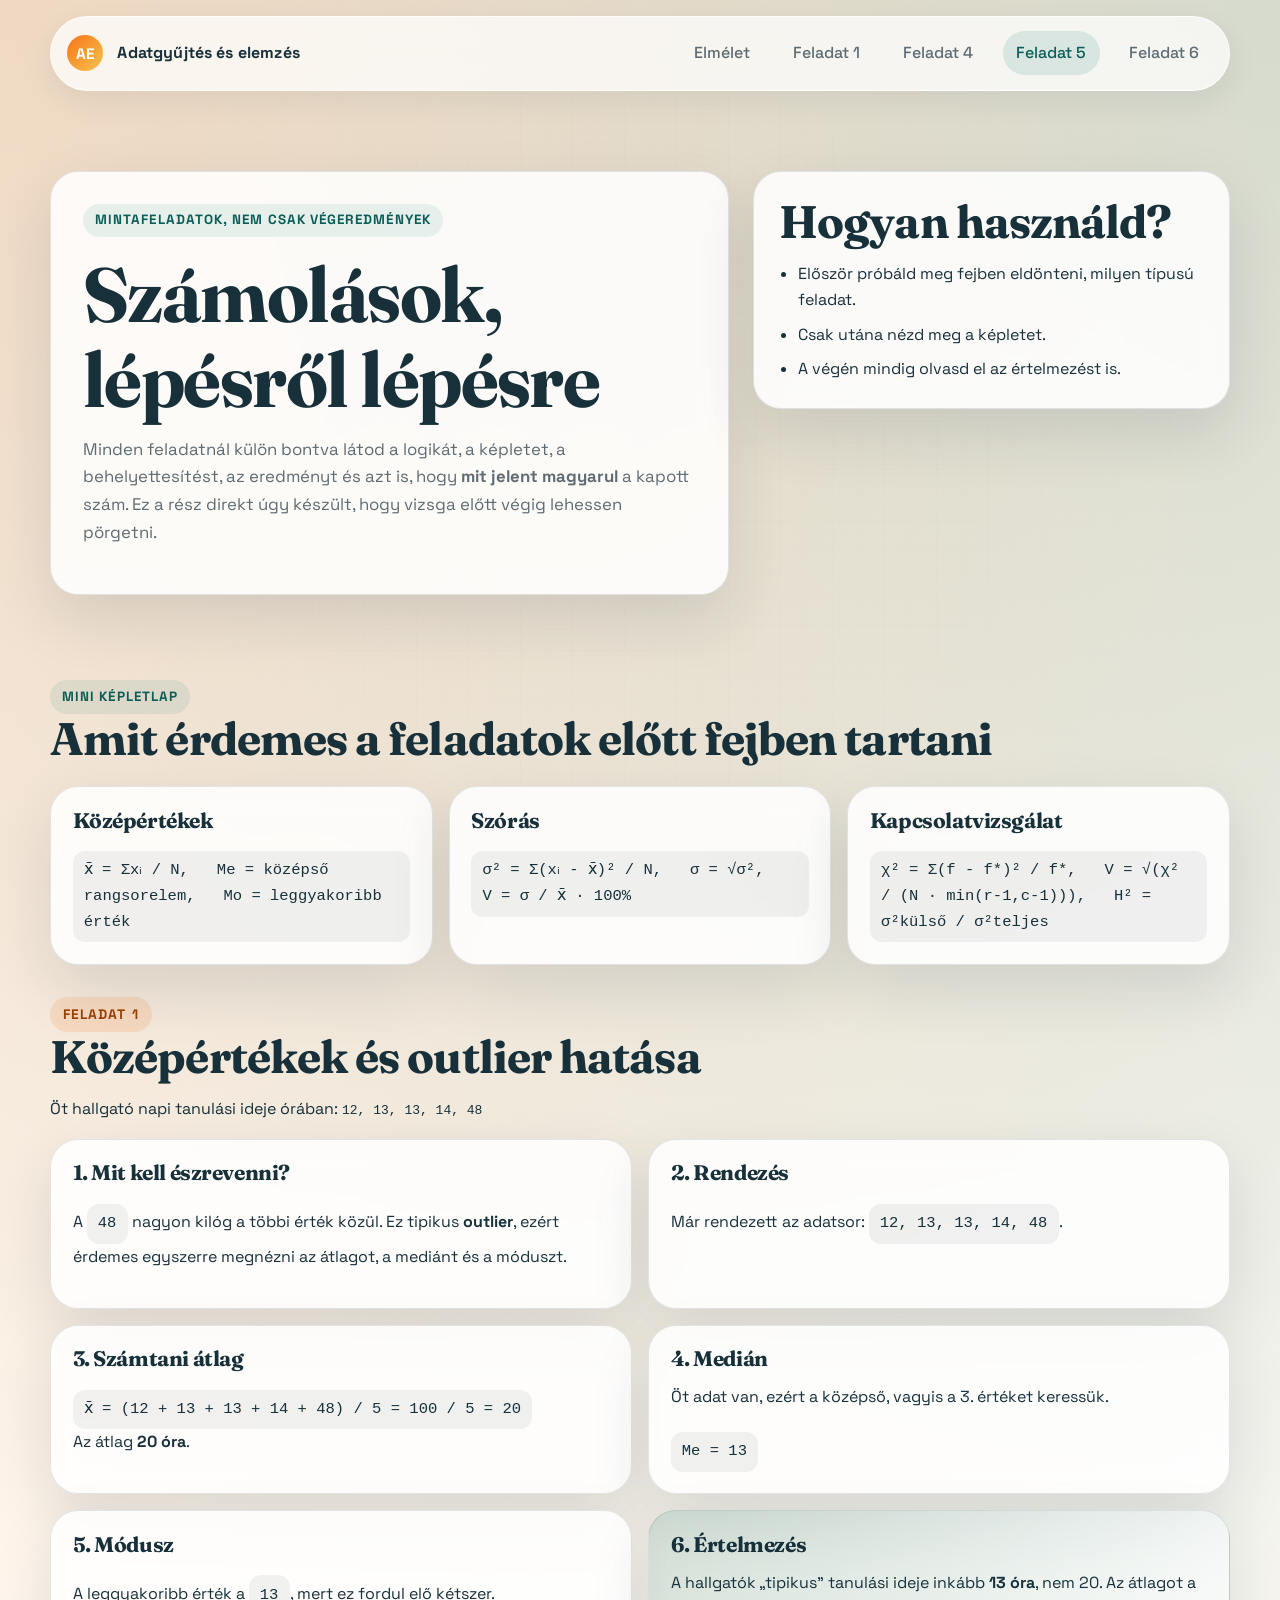
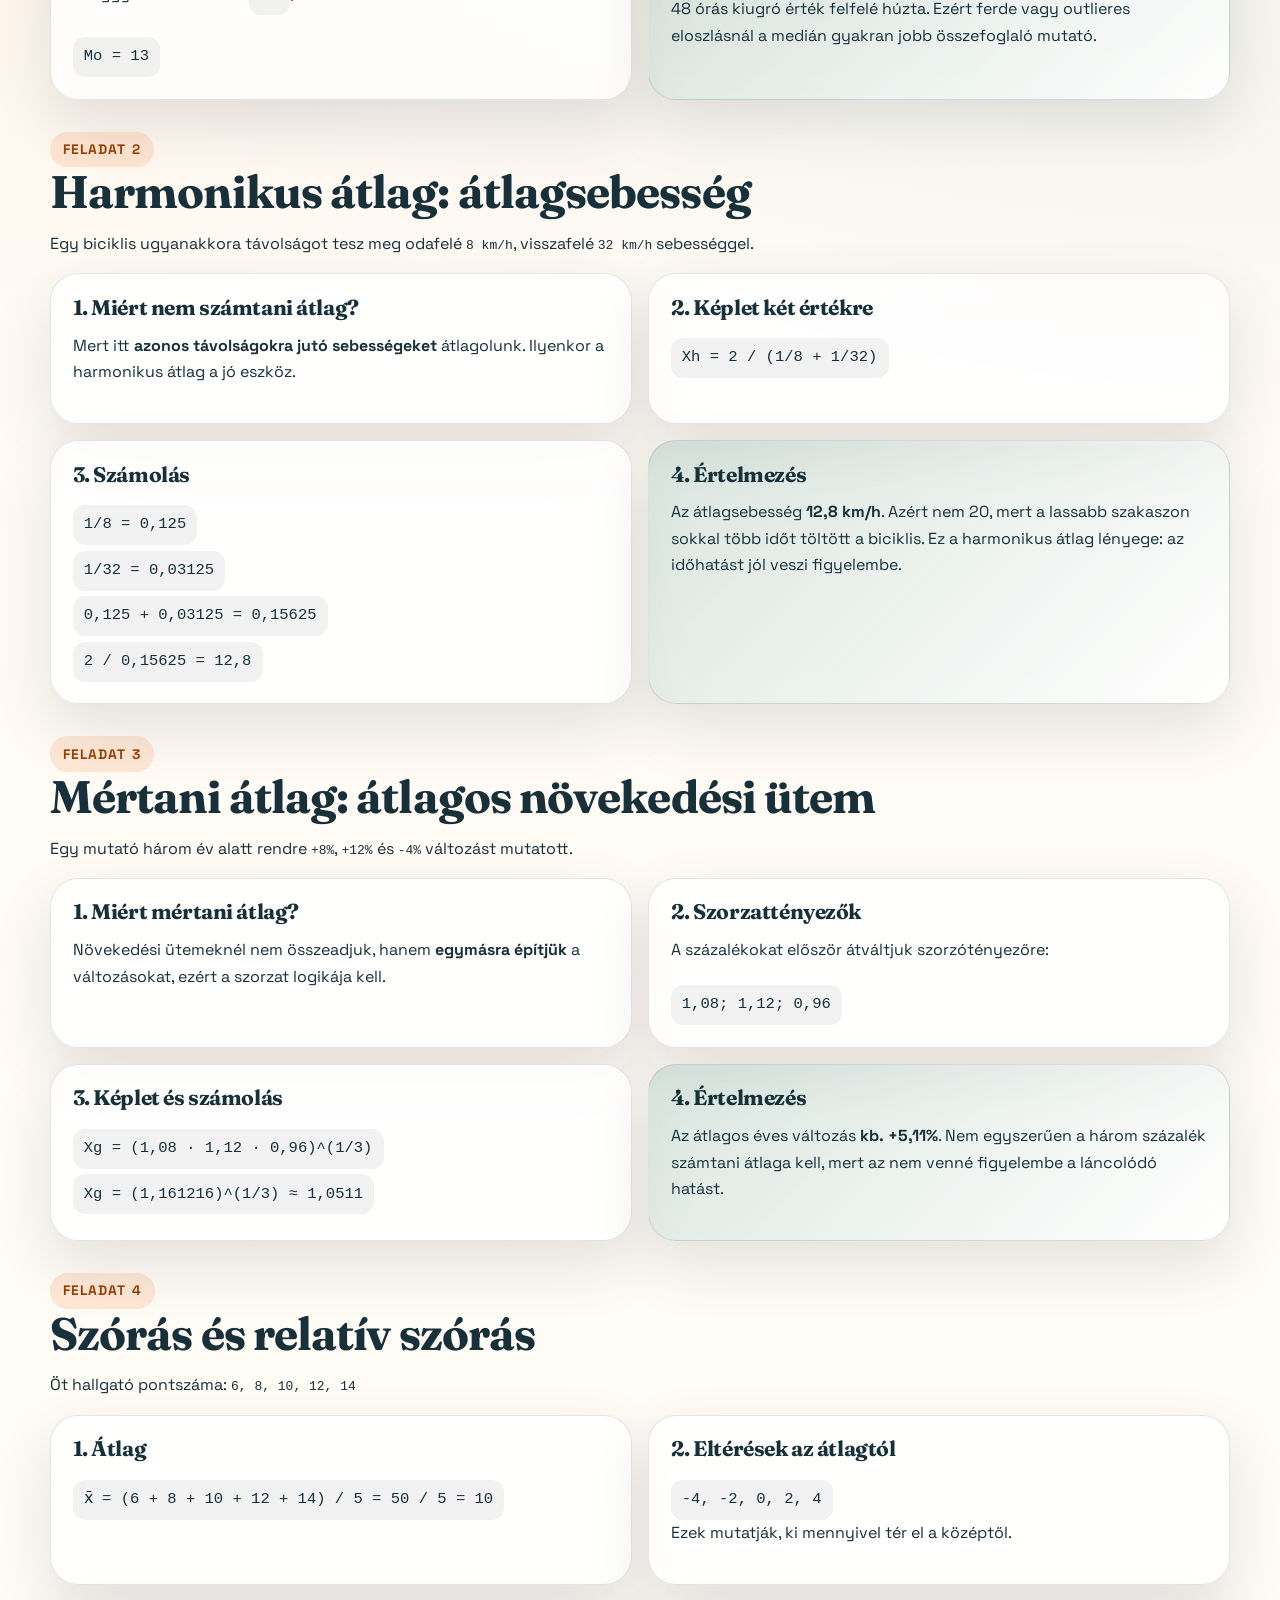
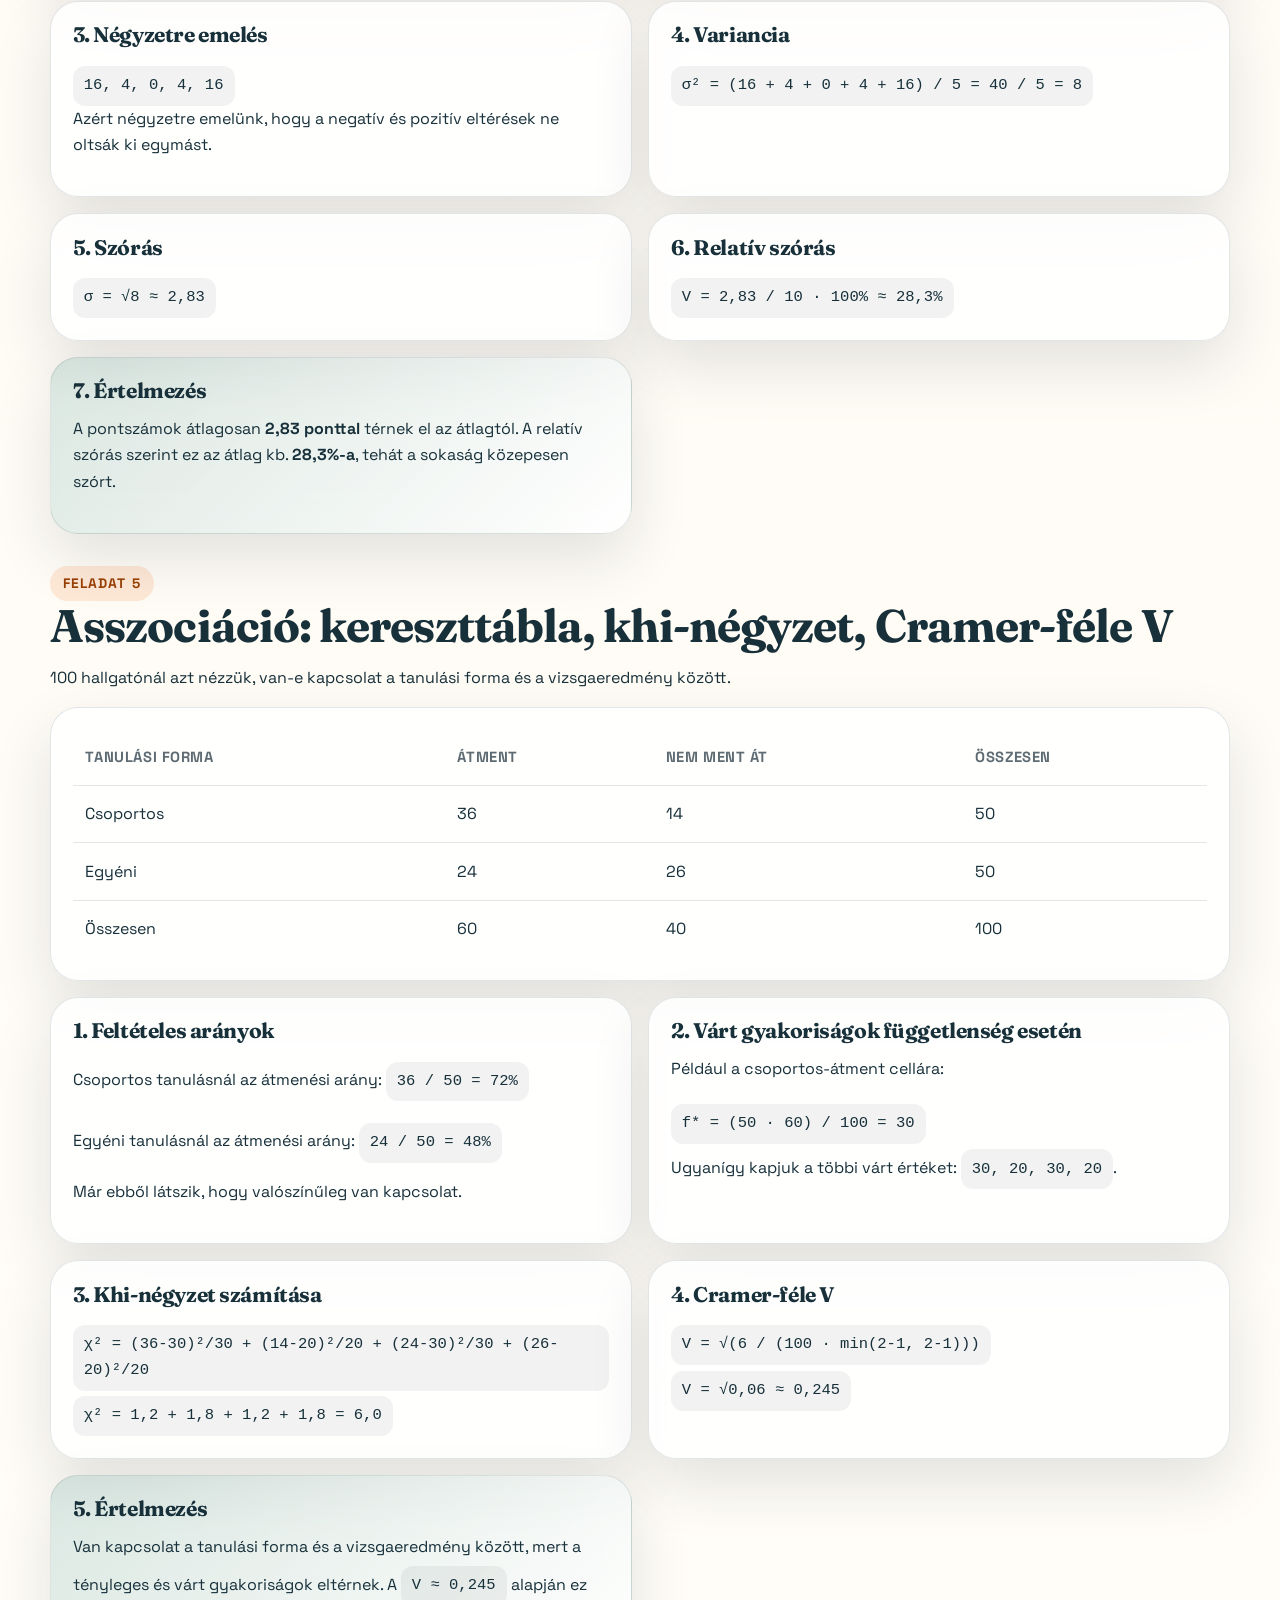
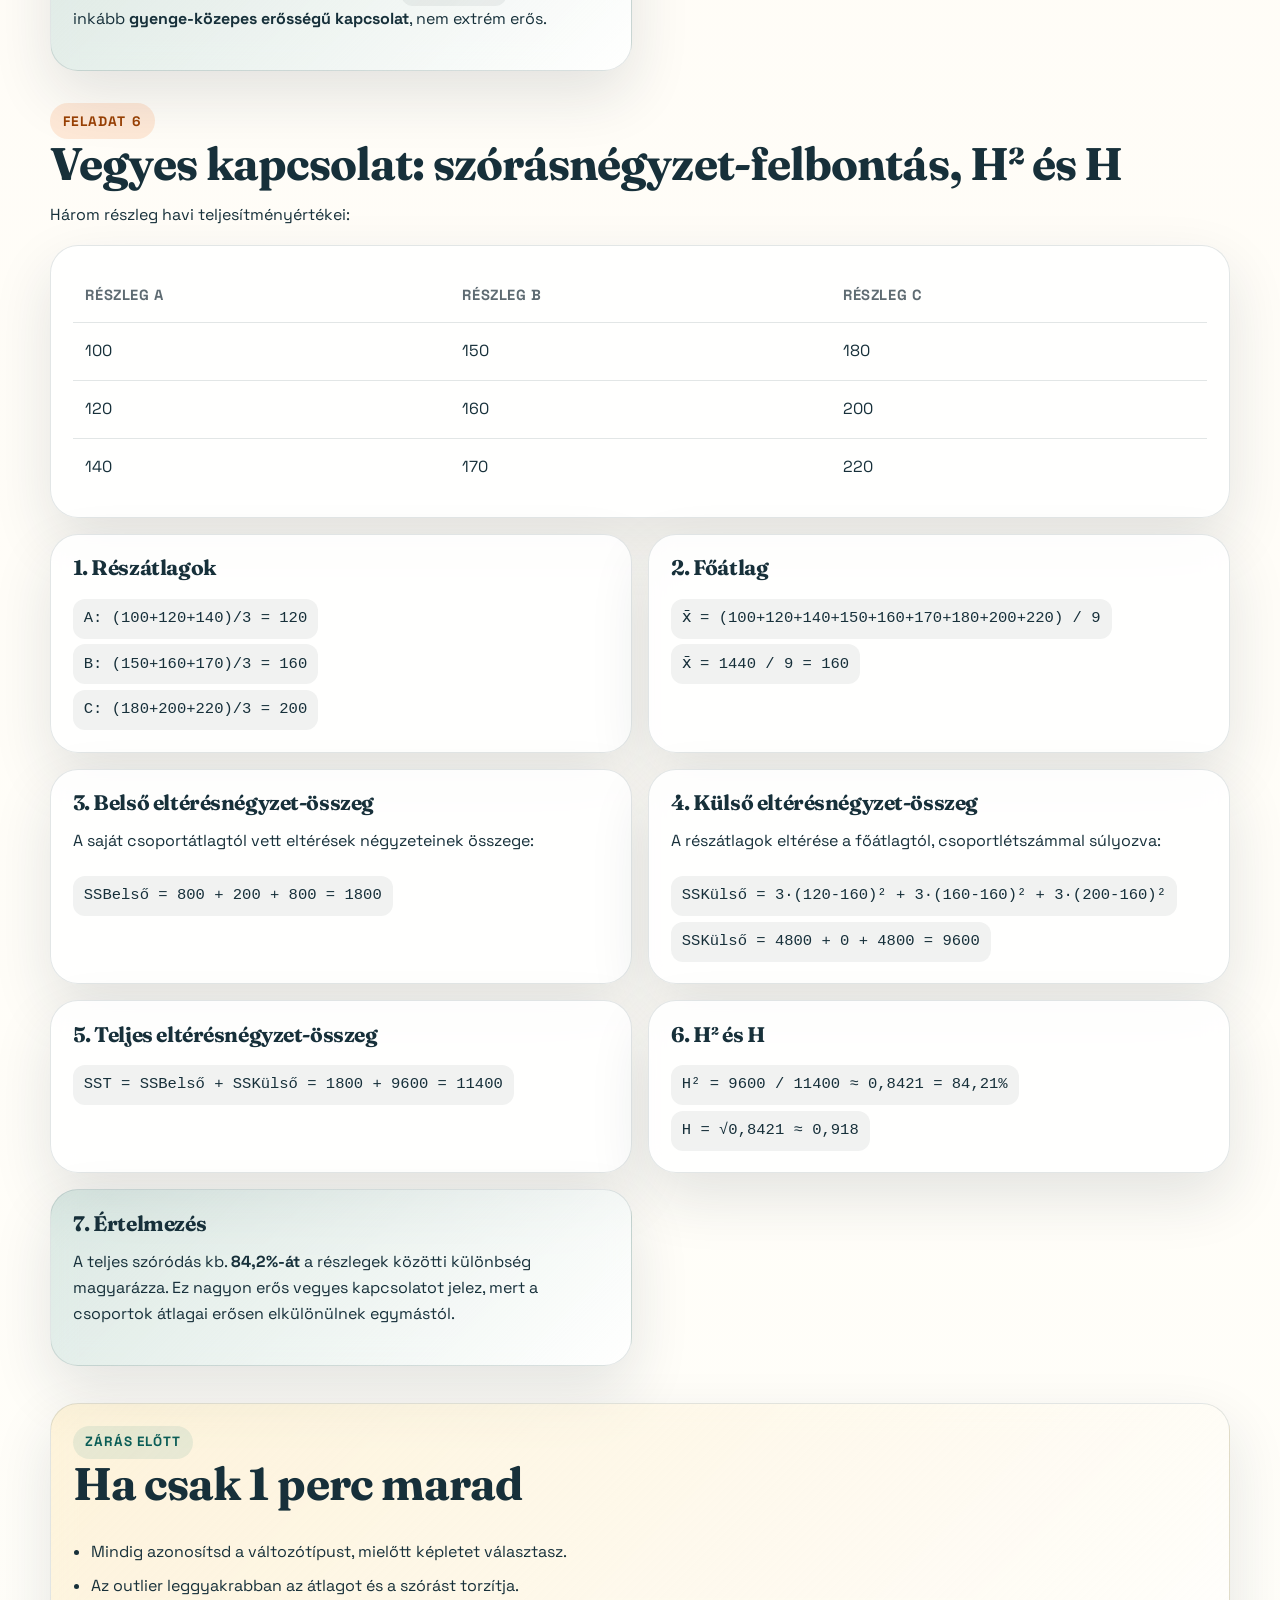
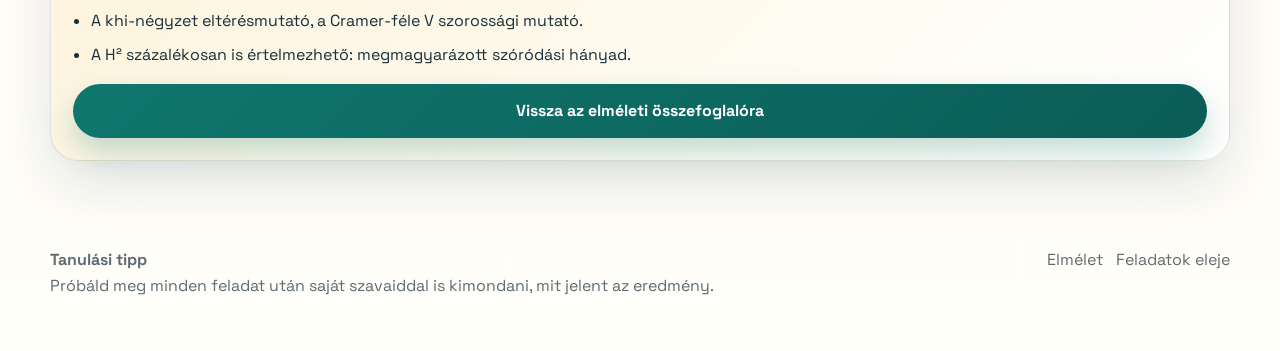
==== szamolasok.html @ 2e571ee8 "Add exam summary site for weeks 5-8" ====
<!DOCTYPE html>
<html lang="hu">
<head>
  <meta charset="UTF-8">
  <meta name="viewport" content="width=device-width, initial-scale=1.0">
  <title>Számolások | Adatgyűjtés és elemzés 5-8. hét</title>
  <meta name="description" content="Részletes, lépésről lépésre megoldott mintafeladatok az Adatgyűjtés és elemzés tárgy 5-8. heti anyagához.">
  <link rel="preconnect" href="https://fonts.googleapis.com">
  <link rel="preconnect" href="https://fonts.gstatic.com" crossorigin>
  <link href="https://fonts.googleapis.com/css2?family=Fraunces:opsz,wght@9..144,500;9..144,700&family=Space+Grotesk:wght@400;500;700&display=swap" rel="stylesheet">
  <link rel="stylesheet" href="styles.css">
</head>
<body>
  <div class="page-noise"></div>
  <header class="topbar">
    <a class="brand" href="index.html">
      <span class="brand-mark">AE</span>
      <span>Adatgyűjtés és elemzés</span>
    </a>
    <button class="nav-toggle" type="button" aria-expanded="false" aria-controls="main-nav">Menü</button>
    <nav id="main-nav" class="main-nav" aria-label="Fő navigáció">
      <a href="index.html">Elmélet</a>
      <a href="#feladat1">Feladat 1</a>
      <a href="#feladat4">Feladat 4</a>
      <a href="#feladat5">Feladat 5</a>
      <a href="#feladat6">Feladat 6</a>
    </nav>
  </header>

  <main>
    <section class="hero compact">
      <div class="hero-copy">
        <span class="eyebrow">Mintafeladatok, nem csak végeredmények</span>
        <h1>Számolások, lépésről lépésre</h1>
        <p class="lead">
          Minden feladatnál külön bontva látod a logikát, a képletet, a behelyettesítést, az eredményt és azt is,
          hogy <strong>mit jelent magyarul</strong> a kapott szám. Ez a rész direkt úgy készült, hogy vizsga előtt végig lehessen pörgetni.
        </p>
      </div>
      <aside class="hero-panel">
        <h2>Hogyan használd?</h2>
        <ul class="bullet-list">
          <li>Először próbáld meg fejben eldönteni, milyen típusú feladat.</li>
          <li>Csak utána nézd meg a képletet.</li>
          <li>A végén mindig olvasd el az értelmezést is.</li>
        </ul>
      </aside>
    </section>

    <section class="formula-board">
      <div class="section-heading">
        <span class="eyebrow">Mini képletlap</span>
        <h2>Amit érdemes a feladatok előtt fejben tartani</h2>
      </div>
      <div class="formula-rack">
        <article class="formula-card">
          <h3>Középértékek</h3>
          <code>x̄ = Σxᵢ / N, &nbsp; Me = középső rangsorelem, &nbsp; Mo = leggyakoribb érték</code>
        </article>
        <article class="formula-card">
          <h3>Szórás</h3>
          <code>σ² = Σ(xᵢ - x̄)² / N, &nbsp; σ = √σ², &nbsp; V = σ / x̄ · 100%</code>
        </article>
        <article class="formula-card">
          <h3>Kapcsolatvizsgálat</h3>
          <code>χ² = Σ(f - f*)² / f*, &nbsp; V = √(χ² / (N · min(r-1,c-1))), &nbsp; H² = σ²külső / σ²teljes</code>
        </article>
      </div>
    </section>

    <section id="feladat1" class="problem-section">
      <div class="problem-header">
        <span class="problem-tag">Feladat 1</span>
        <h2>Középértékek és outlier hatása</h2>
        <p>Öt hallgató napi tanulási ideje órában: <code>12, 13, 13, 14, 48</code></p>
      </div>

      <div class="step-grid">
        <article class="step-card">
          <h3>1. Mit kell észrevenni?</h3>
          <p>
            A <code>48</code> nagyon kilóg a többi érték közül. Ez tipikus <strong>outlier</strong>, ezért érdemes
            egyszerre megnézni az átlagot, a mediánt és a móduszt.
          </p>
        </article>
        <article class="step-card">
          <h3>2. Rendezés</h3>
          <p>Már rendezett az adatsor: <code>12, 13, 13, 14, 48</code>.</p>
        </article>
        <article class="step-card">
          <h3>3. Számtani átlag</h3>
          <code>x̄ = (12 + 13 + 13 + 14 + 48) / 5 = 100 / 5 = 20</code>
          <p>Az átlag <strong>20 óra</strong>.</p>
        </article>
        <article class="step-card">
          <h3>4. Medián</h3>
          <p>Öt adat van, ezért a középső, vagyis a 3. értéket keressük.</p>
          <code>Me = 13</code>
        </article>
        <article class="step-card">
          <h3>5. Módusz</h3>
          <p>A leggyakoribb érték a <code>13</code>, mert ez fordul elő kétszer.</p>
          <code>Mo = 13</code>
        </article>
        <article class="step-card emphasis">
          <h3>6. Értelmezés</h3>
          <p>
            A hallgatók „tipikus” tanulási ideje inkább <strong>13 óra</strong>, nem 20. Az átlagot a 48 órás kiugró érték felfelé húzta.
            Ezért ferde vagy outlieres eloszlásnál a medián gyakran jobb összefoglaló mutató.
          </p>
        </article>
      </div>
    </section>

    <section id="feladat2" class="problem-section">
      <div class="problem-header">
        <span class="problem-tag">Feladat 2</span>
        <h2>Harmonikus átlag: átlagsebesség</h2>
        <p>Egy biciklis ugyanakkora távolságot tesz meg odafelé <code>8 km/h</code>, visszafelé <code>32 km/h</code> sebességgel.</p>
      </div>

      <div class="step-grid">
        <article class="step-card">
          <h3>1. Miért nem számtani átlag?</h3>
          <p>
            Mert itt <strong>azonos távolságokra jutó sebességeket</strong> átlagolunk. Ilyenkor a harmonikus átlag a jó eszköz.
          </p>
        </article>
        <article class="step-card">
          <h3>2. Képlet két értékre</h3>
          <code>Xh = 2 / (1/8 + 1/32)</code>
        </article>
        <article class="step-card">
          <h3>3. Számolás</h3>
          <code>1/8 = 0,125</code><br>
          <code>1/32 = 0,03125</code><br>
          <code>0,125 + 0,03125 = 0,15625</code><br>
          <code>2 / 0,15625 = 12,8</code>
        </article>
        <article class="step-card emphasis">
          <h3>4. Értelmezés</h3>
          <p>
            Az átlagsebesség <strong>12,8 km/h</strong>. Azért nem 20, mert a lassabb szakaszon sokkal több időt töltött a biciklis.
            Ez a harmonikus átlag lényege: az időhatást jól veszi figyelembe.
          </p>
        </article>
      </div>
    </section>

    <section id="feladat3" class="problem-section">
      <div class="problem-header">
        <span class="problem-tag">Feladat 3</span>
        <h2>Mértani átlag: átlagos növekedési ütem</h2>
        <p>Egy mutató három év alatt rendre <code>+8%</code>, <code>+12%</code> és <code>-4%</code> változást mutatott.</p>
      </div>

      <div class="step-grid">
        <article class="step-card">
          <h3>1. Miért mértani átlag?</h3>
          <p>
            Növekedési ütemeknél nem összeadjuk, hanem <strong>egymásra építjük</strong> a változásokat, ezért a szorzat logikája kell.
          </p>
        </article>
        <article class="step-card">
          <h3>2. Szorzattényezők</h3>
          <p>A százalékokat először átváltjuk szorzótényezőre:</p>
          <code>1,08; 1,12; 0,96</code>
        </article>
        <article class="step-card">
          <h3>3. Képlet és számolás</h3>
          <code>Xg = (1,08 · 1,12 · 0,96)^(1/3)</code><br>
          <code>Xg = (1,161216)^(1/3) ≈ 1,0511</code>
        </article>
        <article class="step-card emphasis">
          <h3>4. Értelmezés</h3>
          <p>
            Az átlagos éves változás <strong>kb. +5,11%</strong>. Nem egyszerűen a három százalék számtani átlaga kell,
            mert az nem venné figyelembe a láncolódó hatást.
          </p>
        </article>
      </div>
    </section>

    <section id="feladat4" class="problem-section">
      <div class="problem-header">
        <span class="problem-tag">Feladat 4</span>
        <h2>Szórás és relatív szórás</h2>
        <p>Öt hallgató pontszáma: <code>6, 8, 10, 12, 14</code></p>
      </div>

      <div class="step-grid">
        <article class="step-card">
          <h3>1. Átlag</h3>
          <code>x̄ = (6 + 8 + 10 + 12 + 14) / 5 = 50 / 5 = 10</code>
        </article>
        <article class="step-card">
          <h3>2. Eltérések az átlagtól</h3>
          <code>-4, -2, 0, 2, 4</code>
          <p>Ezek mutatják, ki mennyivel tér el a középtől.</p>
        </article>
        <article class="step-card">
          <h3>3. Négyzetre emelés</h3>
          <code>16, 4, 0, 4, 16</code>
          <p>Azért négyzetre emelünk, hogy a negatív és pozitív eltérések ne oltsák ki egymást.</p>
        </article>
        <article class="step-card">
          <h3>4. Variancia</h3>
          <code>σ² = (16 + 4 + 0 + 4 + 16) / 5 = 40 / 5 = 8</code>
        </article>
        <article class="step-card">
          <h3>5. Szórás</h3>
          <code>σ = √8 ≈ 2,83</code>
        </article>
        <article class="step-card">
          <h3>6. Relatív szórás</h3>
          <code>V = 2,83 / 10 · 100% ≈ 28,3%</code>
        </article>
        <article class="step-card emphasis">
          <h3>7. Értelmezés</h3>
          <p>
            A pontszámok átlagosan <strong>2,83 ponttal</strong> térnek el az átlagtól. A relatív szórás szerint ez
            az átlag kb. <strong>28,3%-a</strong>, tehát a sokaság közepesen szórt.
          </p>
        </article>
      </div>
    </section>

    <section id="feladat5" class="problem-section">
      <div class="problem-header">
        <span class="problem-tag">Feladat 5</span>
        <h2>Asszociáció: kereszttábla, khi-négyzet, Cramer-féle V</h2>
        <p>100 hallgatónál azt nézzük, van-e kapcsolat a tanulási forma és a vizsgaeredmény között.</p>
      </div>

      <div class="table-card">
        <table>
          <thead>
            <tr>
              <th>Tanulási forma</th>
              <th>Átment</th>
              <th>Nem ment át</th>
              <th>Összesen</th>
            </tr>
          </thead>
          <tbody>
            <tr>
              <td>Csoportos</td>
              <td>36</td>
              <td>14</td>
              <td>50</td>
            </tr>
            <tr>
              <td>Egyéni</td>
              <td>24</td>
              <td>26</td>
              <td>50</td>
            </tr>
            <tr>
              <td>Összesen</td>
              <td>60</td>
              <td>40</td>
              <td>100</td>
            </tr>
          </tbody>
        </table>
      </div>

      <div class="step-grid">
        <article class="step-card">
          <h3>1. Feltételes arányok</h3>
          <p>Csoportos tanulásnál az átmenési arány: <code>36 / 50 = 72%</code></p>
          <p>Egyéni tanulásnál az átmenési arány: <code>24 / 50 = 48%</code></p>
          <p>Már ebből látszik, hogy valószínűleg van kapcsolat.</p>
        </article>
        <article class="step-card">
          <h3>2. Várt gyakoriságok függetlenség esetén</h3>
          <p>Például a csoportos-átment cellára:</p>
          <code>f* = (50 · 60) / 100 = 30</code>
          <p>Ugyanígy kapjuk a többi várt értéket: <code>30, 20, 30, 20</code>.</p>
        </article>
        <article class="step-card">
          <h3>3. Khi-négyzet számítása</h3>
          <code>χ² = (36-30)²/30 + (14-20)²/20 + (24-30)²/30 + (26-20)²/20</code><br>
          <code>χ² = 1,2 + 1,8 + 1,2 + 1,8 = 6,0</code>
        </article>
        <article class="step-card">
          <h3>4. Cramer-féle V</h3>
          <code>V = √(6 / (100 · min(2-1, 2-1)))</code><br>
          <code>V = √0,06 ≈ 0,245</code>
        </article>
        <article class="step-card emphasis">
          <h3>5. Értelmezés</h3>
          <p>
            Van kapcsolat a tanulási forma és a vizsgaeredmény között, mert a tényleges és várt gyakoriságok eltérnek.
            A <code>V ≈ 0,245</code> alapján ez inkább <strong>gyenge-közepes erősségű kapcsolat</strong>, nem extrém erős.
          </p>
        </article>
      </div>
    </section>

    <section id="feladat6" class="problem-section">
      <div class="problem-header">
        <span class="problem-tag">Feladat 6</span>
        <h2>Vegyes kapcsolat: szórásnégyzet-felbontás, H² és H</h2>
        <p>Három részleg havi teljesítményértékei:</p>
      </div>

      <div class="table-card">
        <table>
          <thead>
            <tr>
              <th>Részleg A</th>
              <th>Részleg B</th>
              <th>Részleg C</th>
            </tr>
          </thead>
          <tbody>
            <tr>
              <td>100</td>
              <td>150</td>
              <td>180</td>
            </tr>
            <tr>
              <td>120</td>
              <td>160</td>
              <td>200</td>
            </tr>
            <tr>
              <td>140</td>
              <td>170</td>
              <td>220</td>
            </tr>
          </tbody>
        </table>
      </div>

      <div class="step-grid">
        <article class="step-card">
          <h3>1. Részátlagok</h3>
          <code>A: (100+120+140)/3 = 120</code><br>
          <code>B: (150+160+170)/3 = 160</code><br>
          <code>C: (180+200+220)/3 = 200</code>
        </article>
        <article class="step-card">
          <h3>2. Főátlag</h3>
          <code>x̄ = (100+120+140+150+160+170+180+200+220) / 9</code><br>
          <code>x̄ = 1440 / 9 = 160</code>
        </article>
        <article class="step-card">
          <h3>3. Belső eltérésnégyzet-összeg</h3>
          <p>A saját csoportátlagtól vett eltérések négyzeteinek összege:</p>
          <code>SSBelső = 800 + 200 + 800 = 1800</code>
        </article>
        <article class="step-card">
          <h3>4. Külső eltérésnégyzet-összeg</h3>
          <p>A részátlagok eltérése a főátlagtól, csoportlétszámmal súlyozva:</p>
          <code>SSKülső = 3·(120-160)² + 3·(160-160)² + 3·(200-160)²</code><br>
          <code>SSKülső = 4800 + 0 + 4800 = 9600</code>
        </article>
        <article class="step-card">
          <h3>5. Teljes eltérésnégyzet-összeg</h3>
          <code>SST = SSBelső + SSKülső = 1800 + 9600 = 11400</code>
        </article>
        <article class="step-card">
          <h3>6. H² és H</h3>
          <code>H² = 9600 / 11400 ≈ 0,8421 = 84,21%</code><br>
          <code>H = √0,8421 ≈ 0,918</code>
        </article>
        <article class="step-card emphasis">
          <h3>7. Értelmezés</h3>
          <p>
            A teljes szóródás kb. <strong>84,2%-át</strong> a részlegek közötti különbség magyarázza.
            Ez nagyon erős vegyes kapcsolatot jelez, mert a csoportok átlagai erősen elkülönülnek egymástól.
          </p>
        </article>
      </div>
    </section>

    <section class="exam-box">
      <div>
        <span class="eyebrow">Zárás előtt</span>
        <h2>Ha csak 1 perc marad</h2>
      </div>
      <ul class="bullet-list">
        <li>Mindig azonosítsd a változótípust, mielőtt képletet választasz.</li>
        <li>Az outlier leggyakrabban az átlagot és a szórást torzítja.</li>
        <li>A khi-négyzet eltérésmutató, a Cramer-féle V szorossági mutató.</li>
        <li>A H² százalékosan is értelmezhető: megmagyarázott szóródási hányad.</li>
      </ul>
      <a class="button primary" href="index.html">Vissza az elméleti összefoglalóra</a>
    </section>
  </main>

  <footer class="site-footer">
    <div>
      <strong>Tanulási tipp</strong>
      <p>Próbáld meg minden feladat után saját szavaiddal is kimondani, mit jelent az eredmény.</p>
    </div>
    <div class="footer-links">
      <a href="index.html">Elmélet</a>
      <a href="#feladat1">Feladatok eleje</a>
    </div>
  </footer>

  <script src="script.js"></script>
</body>
</html>
---- styles.css ----
:root {
  --bg: #fff8ef;
  --bg-alt: #fffdf8;
  --surface: rgba(255, 255, 255, 0.86);
  --surface-strong: rgba(255, 255, 255, 0.95);
  --ink: #17303a;
  --muted: #5e6b72;
  --line: rgba(23, 48, 58, 0.12);
  --accent: #0f766e;
  --accent-soft: rgba(15, 118, 110, 0.12);
  --accent-strong: #0b5d57;
  --warm: #f97316;
  --warm-soft: rgba(249, 115, 22, 0.12);
  --gold: #f5c451;
  --shadow: 0 24px 60px rgba(27, 44, 54, 0.12);
  --radius-lg: 28px;
  --radius-md: 20px;
  --radius-sm: 14px;
  --max: 1180px;
}

*,
*::before,
*::after {
  box-sizing: border-box;
}

html {
  scroll-behavior: smooth;
}

body {
  margin: 0;
  color: var(--ink);
  font-family: "Space Grotesk", sans-serif;
  line-height: 1.65;
  background:
    radial-gradient(circle at top left, rgba(249, 115, 22, 0.18), transparent 28%),
    radial-gradient(circle at top right, rgba(15, 118, 110, 0.18), transparent 30%),
    linear-gradient(180deg, #fff9f2 0%, #fffef9 100%);
}

.page-noise {
  position: fixed;
  inset: 0;
  pointer-events: none;
  opacity: 0.2;
  background-image:
    linear-gradient(rgba(23, 48, 58, 0.04) 1px, transparent 1px),
    linear-gradient(90deg, rgba(23, 48, 58, 0.04) 1px, transparent 1px);
  background-size: 26px 26px;
  mask-image: radial-gradient(circle at center, black 45%, transparent 100%);
}

img,
svg {
  max-width: 100%;
  display: block;
}

a {
  color: inherit;
  text-decoration: none;
}

main,
.site-footer,
.topbar {
  position: relative;
  z-index: 1;
}

.topbar {
  width: min(calc(100% - 2rem), var(--max));
  margin: 1rem auto 0;
  padding: 0.9rem 1rem;
  display: flex;
  align-items: center;
  justify-content: space-between;
  gap: 1rem;
  background: rgba(255, 255, 255, 0.72);
  border: 1px solid rgba(255, 255, 255, 0.75);
  border-radius: 999px;
  backdrop-filter: blur(14px);
  box-shadow: 0 10px 30px rgba(30, 49, 60, 0.08);
  position: sticky;
  top: 1rem;
}

.brand {
  display: inline-flex;
  align-items: center;
  gap: 0.9rem;
  font-weight: 700;
  letter-spacing: 0.01em;
}

.brand-mark {
  width: 2.25rem;
  height: 2.25rem;
  display: inline-grid;
  place-items: center;
  border-radius: 50%;
  background: linear-gradient(135deg, var(--warm), var(--gold));
  color: #fff;
  font-size: 0.95rem;
}

.main-nav {
  display: flex;
  align-items: center;
  gap: 1rem;
}

.main-nav a {
  padding: 0.55rem 0.85rem;
  border-radius: 999px;
  color: var(--muted);
  font-weight: 500;
  transition: 160ms ease;
}

.main-nav a:hover,
.main-nav a.active {
  color: var(--accent-strong);
  background: var(--accent-soft);
}

.nav-toggle {
  display: none;
  border: 0;
  background: var(--surface-strong);
  color: var(--ink);
  padding: 0.7rem 1rem;
  border-radius: 999px;
  font: inherit;
  font-weight: 700;
}

main {
  width: min(calc(100% - 2rem), var(--max));
  margin: 0 auto;
  padding: 2rem 0 4rem;
}

.hero {
  display: grid;
  grid-template-columns: 1.35fr 0.95fr;
  gap: 1.5rem;
  padding: 4rem 0 2.8rem;
  align-items: start;
}

.hero.compact {
  padding-top: 3rem;
}

.hero-copy,
.hero-panel,
.info-card,
.concept-card,
.formula-card,
.diagram-card,
.week-chip,
.mini-summary,
.exam-box,
.table-card,
.step-card,
.note-card {
  background: var(--surface);
  border: 1px solid var(--line);
  border-radius: var(--radius-lg);
  box-shadow: var(--shadow);
  backdrop-filter: blur(12px);
}

.hero-copy {
  padding: 2rem;
}

.hero-panel {
  padding: 1.6rem;
}

.eyebrow {
  display: inline-flex;
  align-items: center;
  gap: 0.55rem;
  padding: 0.35rem 0.75rem;
  border-radius: 999px;
  background: rgba(15, 118, 110, 0.09);
  color: var(--accent-strong);
  font-size: 0.84rem;
  font-weight: 700;
  text-transform: uppercase;
  letter-spacing: 0.08em;
}

h1,
h2,
h3 {
  margin: 0 0 0.85rem;
  line-height: 1.1;
  font-family: "Fraunces", serif;
  letter-spacing: -0.02em;
}

h1 {
  margin-top: 1rem;
  font-size: clamp(2.55rem, 6vw, 4.9rem);
}

h2 {
  font-size: clamp(1.75rem, 4vw, 2.85rem);
}

h3 {
  font-size: 1.32rem;
}

p {
  margin: 0 0 1rem;
}

.lead {
  max-width: 62ch;
  font-size: 1.05rem;
  color: var(--muted);
}

.hero-actions,
.footer-links {
  display: flex;
  flex-wrap: wrap;
  gap: 0.8rem;
}

.button {
  display: inline-flex;
  align-items: center;
  justify-content: center;
  min-height: 3rem;
  padding: 0.85rem 1.2rem;
  border-radius: 999px;
  font-weight: 700;
  transition: transform 160ms ease, box-shadow 160ms ease, background 160ms ease;
}

.button:hover {
  transform: translateY(-1px);
}

.button.primary {
  background: linear-gradient(135deg, var(--accent), var(--accent-strong));
  color: #fff;
  box-shadow: 0 14px 30px rgba(15, 118, 110, 0.25);
}

.button.secondary {
  background: var(--warm-soft);
  color: #9a4104;
}

.note-card {
  margin-top: 1.4rem;
  padding: 1rem 1.1rem;
  border-radius: var(--radius-md);
  background: linear-gradient(135deg, rgba(245, 196, 81, 0.22), rgba(249, 115, 22, 0.12));
}

.section-heading {
  margin-bottom: 1.4rem;
}

.overview,
.topic-section,
.formula-board,
.problem-section,
.exam-box {
  margin-top: 2rem;
}

.week-strip {
  display: grid;
  grid-template-columns: repeat(4, minmax(0, 1fr));
  gap: 1rem;
  margin-top: 1.5rem;
}

.week-chip {
  padding: 1.2rem;
  display: flex;
  gap: 1rem;
  align-items: center;
}

.week-number {
  width: 3rem;
  height: 3rem;
  display: inline-grid;
  place-items: center;
  border-radius: 18px;
  background: linear-gradient(135deg, rgba(15, 118, 110, 0.18), rgba(249, 115, 22, 0.22));
  font-weight: 700;
  font-size: 1.2rem;
}

.card-grid {
  display: grid;
  gap: 1rem;
  margin-top: 1.25rem;
}

.card-grid.two {
  grid-template-columns: repeat(2, minmax(0, 1fr));
}

.card-grid.three {
  grid-template-columns: repeat(3, minmax(0, 1fr));
}

.info-card,
.concept-card,
.formula-card,
.mini-summary,
.table-card,
.step-card,
.exam-box,
.diagram-card {
  padding: 1.35rem;
}

.info-card.accent {
  background: linear-gradient(135deg, rgba(15, 118, 110, 0.13), rgba(15, 118, 110, 0.05));
}

.info-card.caution {
  background: linear-gradient(135deg, rgba(249, 115, 22, 0.16), rgba(249, 115, 22, 0.06));
}

.formula-rack {
  display: grid;
  grid-template-columns: repeat(3, minmax(0, 1fr));
  gap: 1rem;
  margin-top: 1.25rem;
}

.formula-card code,
.step-card code,
.concept-card code {
  display: inline-block;
  margin-top: 0.35rem;
  padding: 0.45rem 0.7rem;
  border-radius: 12px;
  background: rgba(18, 36, 46, 0.06);
  font-family: ui-monospace, SFMono-Regular, Menlo, Consolas, monospace;
  font-size: 0.97rem;
}

.diagram-card {
  margin-top: 1.25rem;
  overflow: hidden;
}

.diagram-copy {
  margin-bottom: 1rem;
}

.diagram-svg {
  width: 100%;
  height: auto;
  stroke: rgba(23, 48, 58, 0.38);
  stroke-width: 3;
  fill: rgba(255, 255, 255, 0.72);
}

.diagram-svg text {
  fill: var(--ink);
  font-size: 20px;
  font-family: "Space Grotesk", sans-serif;
  stroke: none;
}

.diagram-svg.shapes path {
  fill: none;
  stroke: var(--accent);
  stroke-width: 4;
}

.diagram-svg.shapes line {
  stroke: var(--warm);
  stroke-width: 4;
}

.bullet-list {
  margin: 0;
  padding-left: 1.15rem;
}

.bullet-list li + li {
  margin-top: 0.5rem;
}

.mini-summary {
  margin-top: 1.25rem;
  background: linear-gradient(135deg, rgba(15, 118, 110, 0.08), rgba(255, 255, 255, 0.78));
}

.exam-box {
  display: grid;
  gap: 1rem;
  margin-top: 2.3rem;
  background: linear-gradient(135deg, rgba(245, 196, 81, 0.18), rgba(255, 255, 255, 0.85));
}

.site-footer {
  width: min(calc(100% - 2rem), var(--max));
  margin: 0 auto 2rem;
  padding: 1.4rem 0 0.2rem;
  display: flex;
  justify-content: space-between;
  gap: 1rem;
  color: var(--muted);
}

.formula-board {
  padding-top: 0.5rem;
}

.problem-header {
  margin-bottom: 1rem;
}

.problem-tag {
  display: inline-flex;
  padding: 0.4rem 0.8rem;
  border-radius: 999px;
  background: rgba(249, 115, 22, 0.14);
  color: #9a4104;
  font-size: 0.86rem;
  font-weight: 700;
  text-transform: uppercase;
  letter-spacing: 0.08em;
}

.step-grid {
  display: grid;
  grid-template-columns: repeat(2, minmax(0, 1fr));
  gap: 1rem;
}

.step-card {
  min-height: 100%;
}

.step-card.emphasis {
  background: linear-gradient(135deg, rgba(15, 118, 110, 0.15), rgba(255, 255, 255, 0.86));
}

.table-card {
  overflow-x: auto;
  margin-bottom: 1rem;
}

table {
  width: 100%;
  border-collapse: collapse;
}

th,
td {
  padding: 0.95rem 0.8rem;
  border-bottom: 1px solid var(--line);
  text-align: left;
}

thead th {
  font-size: 0.92rem;
  letter-spacing: 0.04em;
  text-transform: uppercase;
  color: var(--muted);
}

tbody tr:last-child td {
  border-bottom: 0;
}

@media (max-width: 980px) {
  .hero,
  .card-grid.three,
  .card-grid.two,
  .formula-rack,
  .week-strip,
  .step-grid {
    grid-template-columns: 1fr;
  }

  .topbar {
    border-radius: 28px;
    align-items: flex-start;
    flex-wrap: wrap;
  }

  .nav-toggle {
    display: inline-flex;
  }

  .main-nav {
    width: 100%;
    display: none;
    flex-direction: column;
    align-items: stretch;
    padding-top: 0.5rem;
  }

  .main-nav.open {
    display: flex;
  }

  .main-nav a {
    text-align: center;
  }

  .site-footer {
    flex-direction: column;
  }
}

@media (max-width: 620px) {
  .topbar,
  main,
  .site-footer {
    width: min(calc(100% - 1rem), var(--max));
  }

  .hero-copy,
  .hero-panel,
  .info-card,
  .concept-card,
  .formula-card,
  .step-card,
  .table-card,
  .diagram-card,
  .exam-box,
  .mini-summary {
    padding: 1.15rem;
    border-radius: 22px;
  }

  h1 {
    font-size: 2.35rem;
  }
}
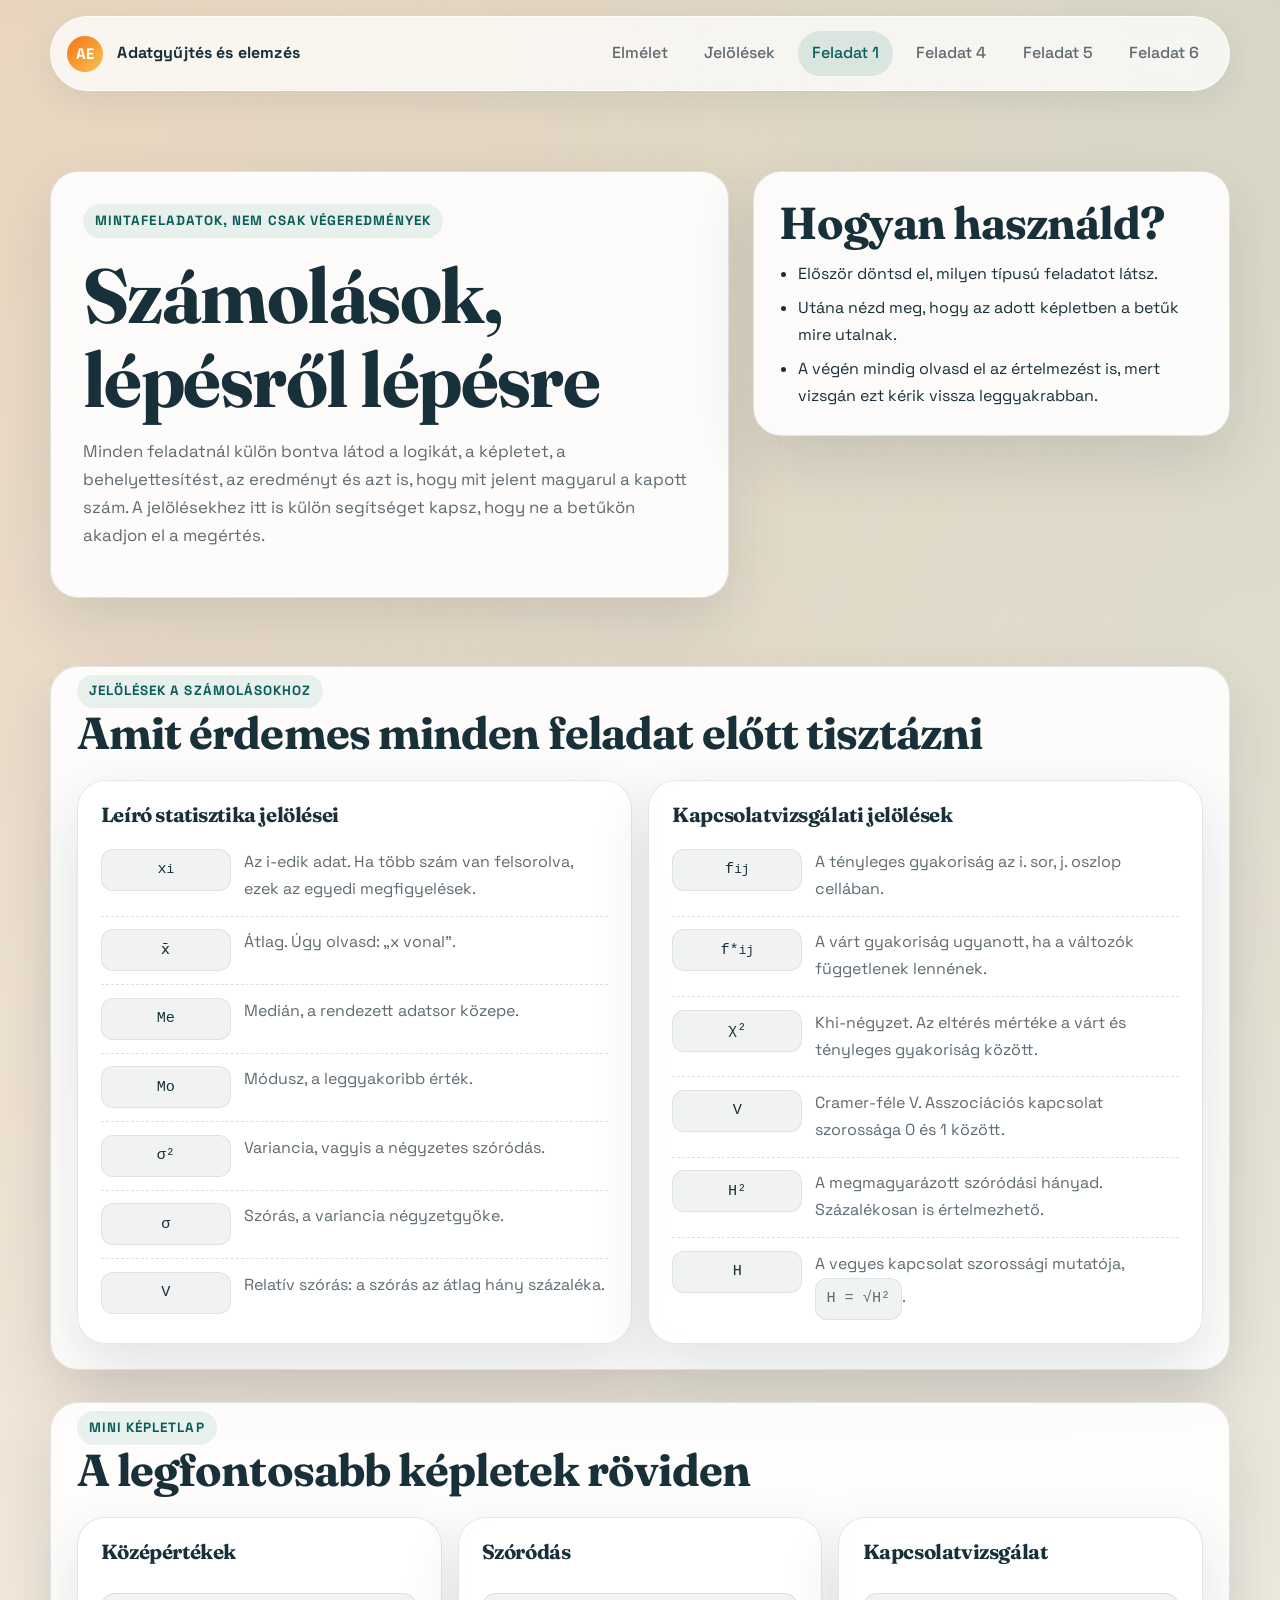
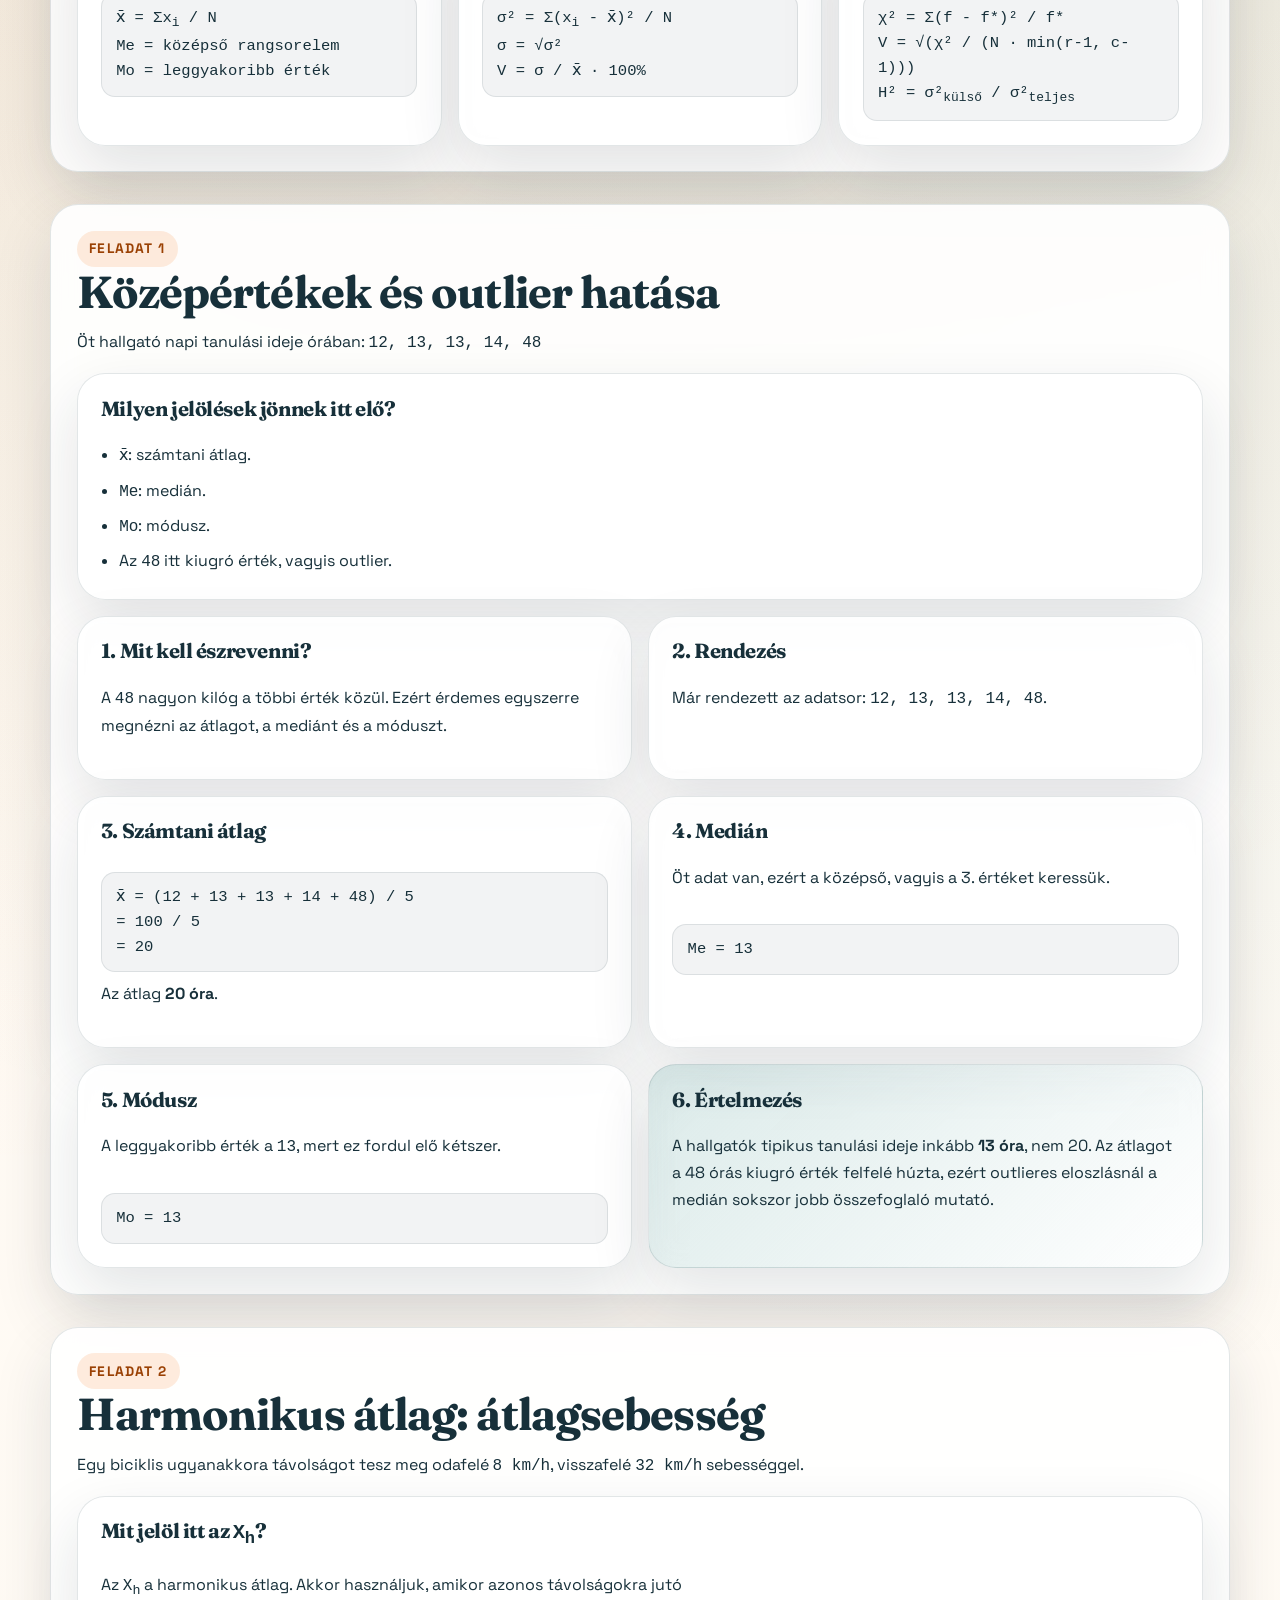
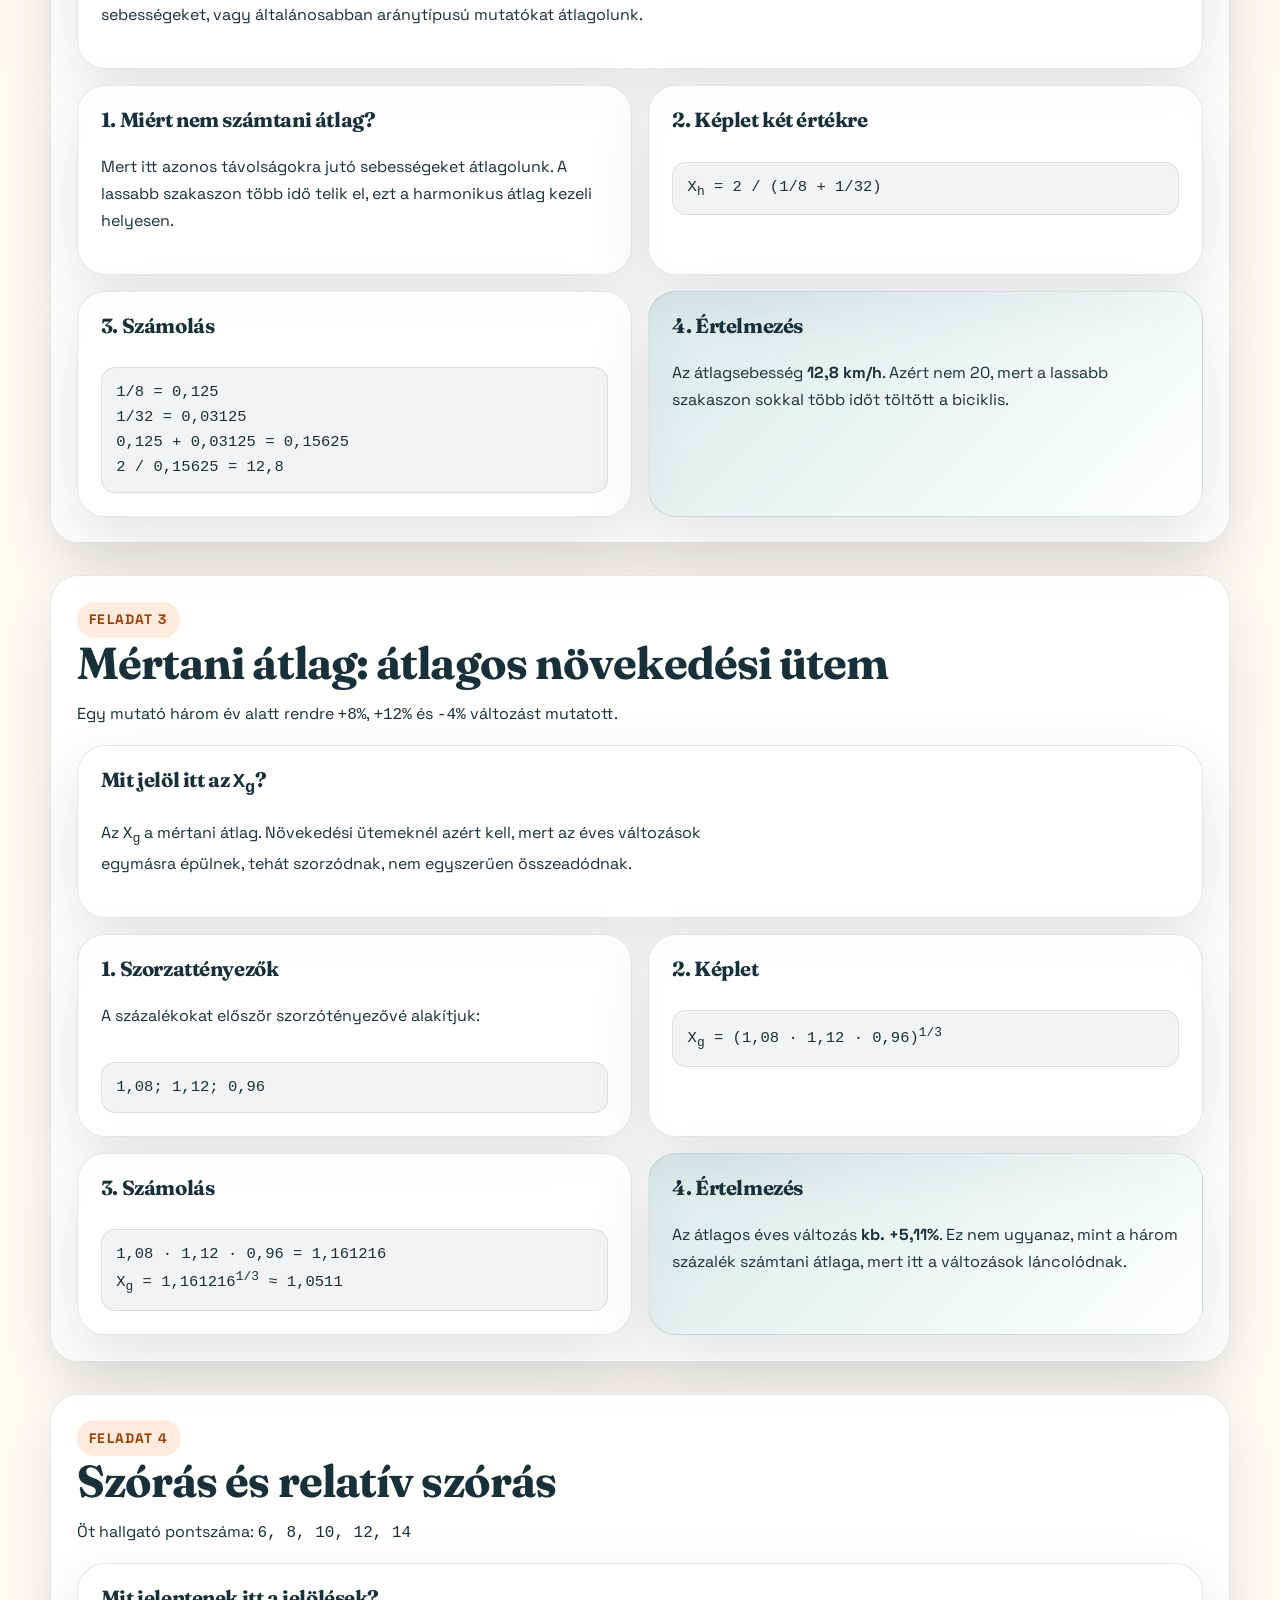
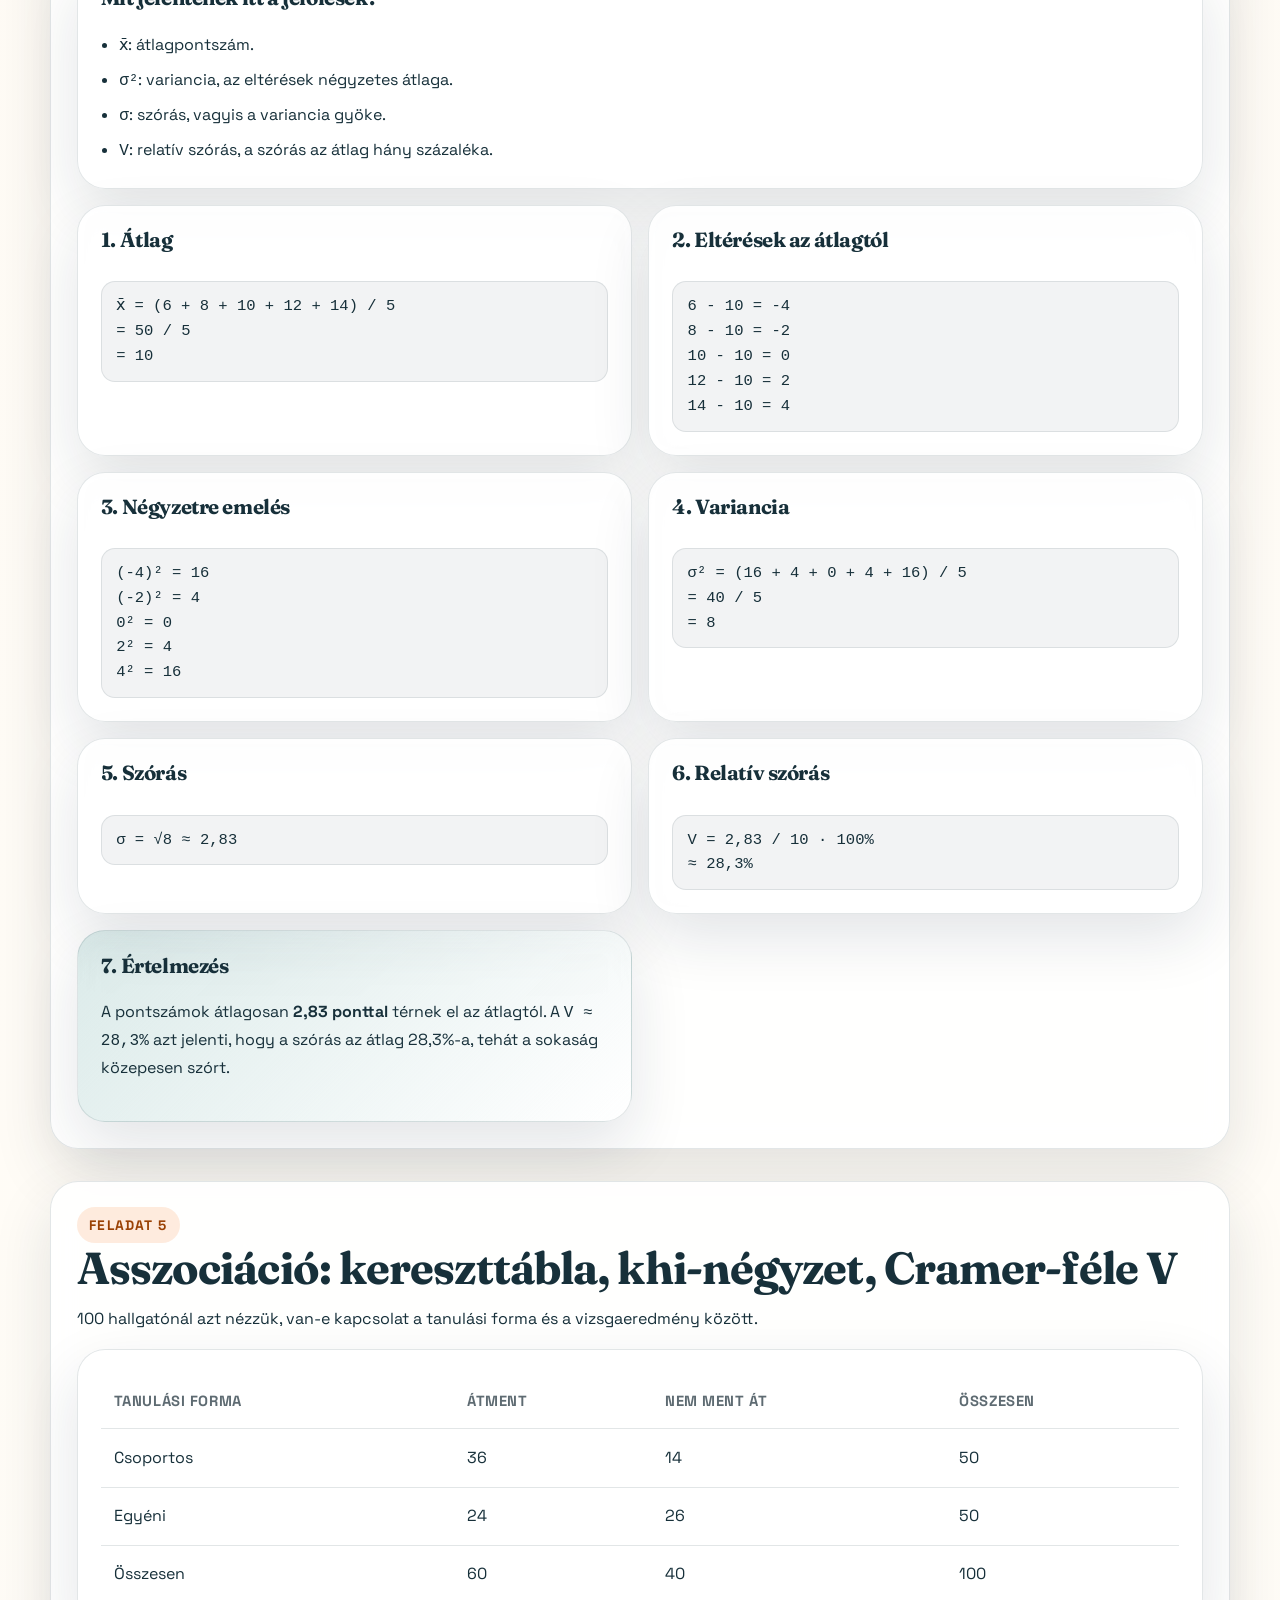
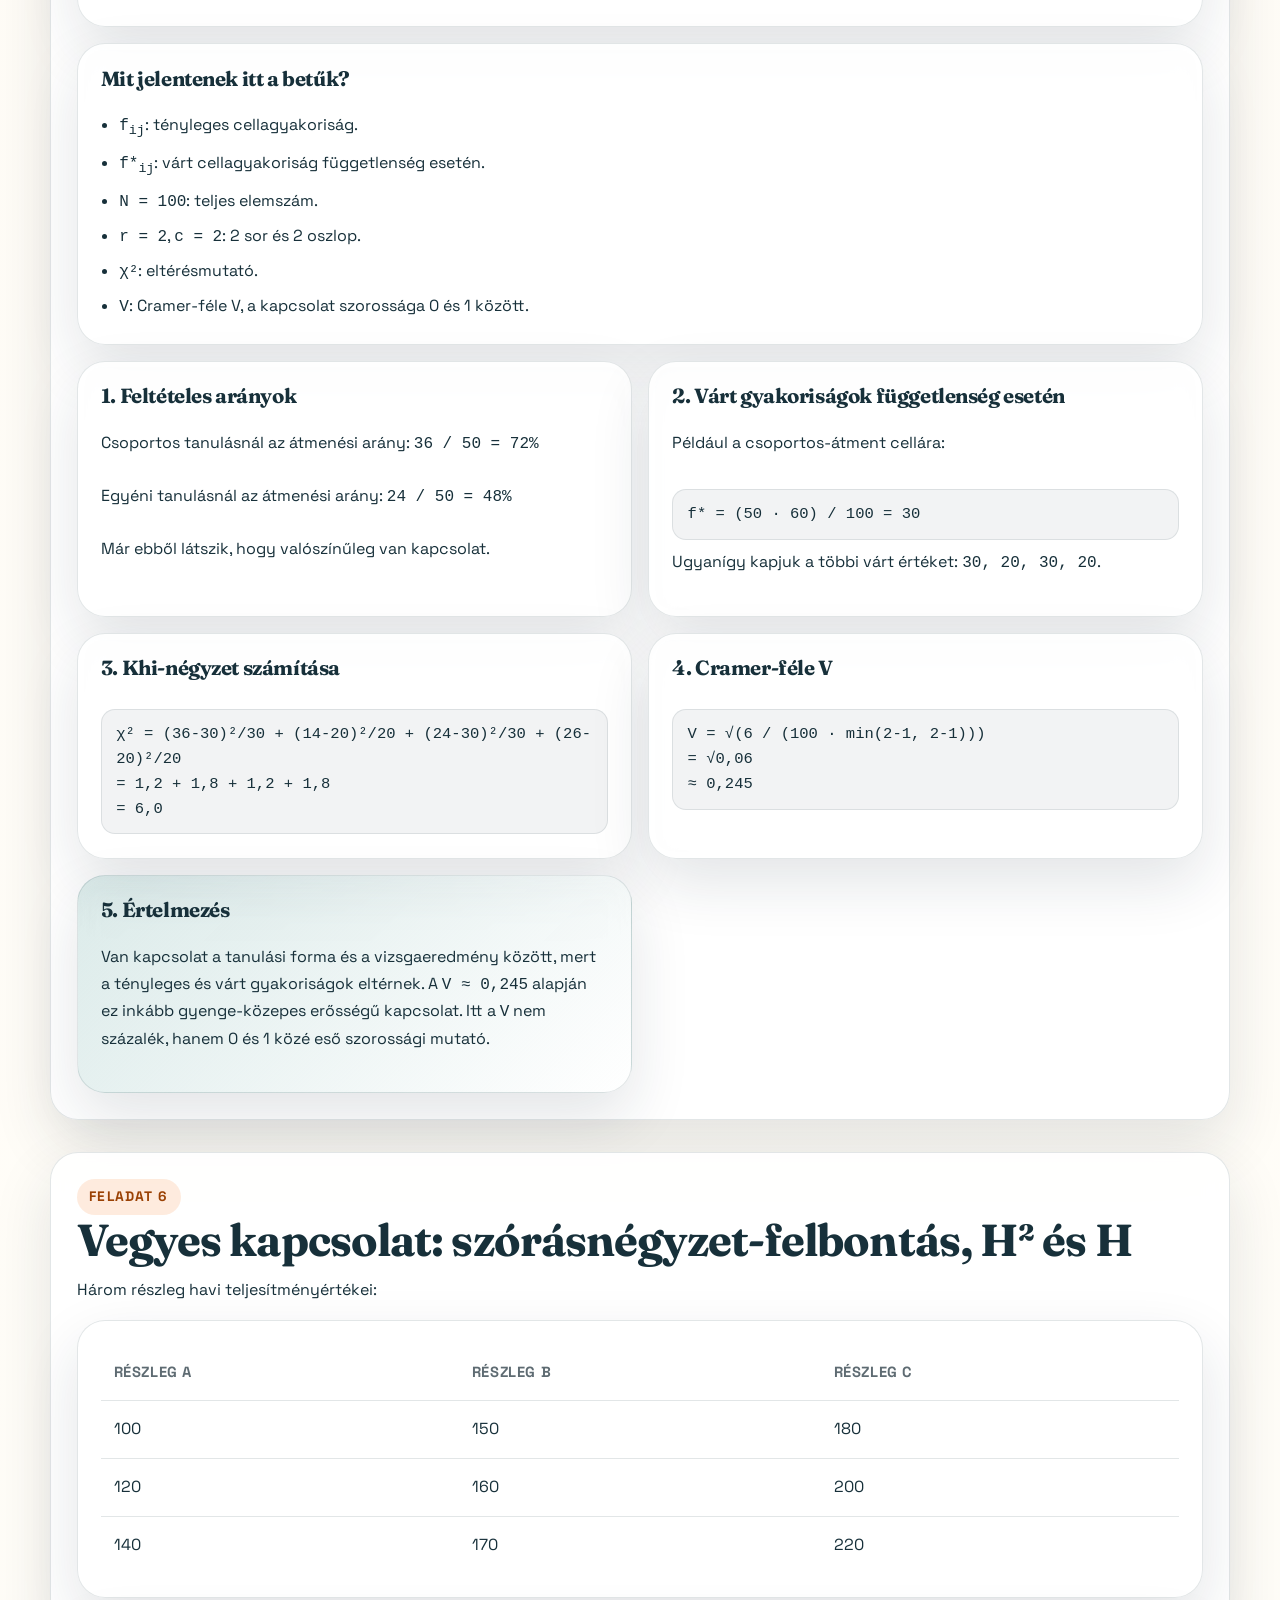
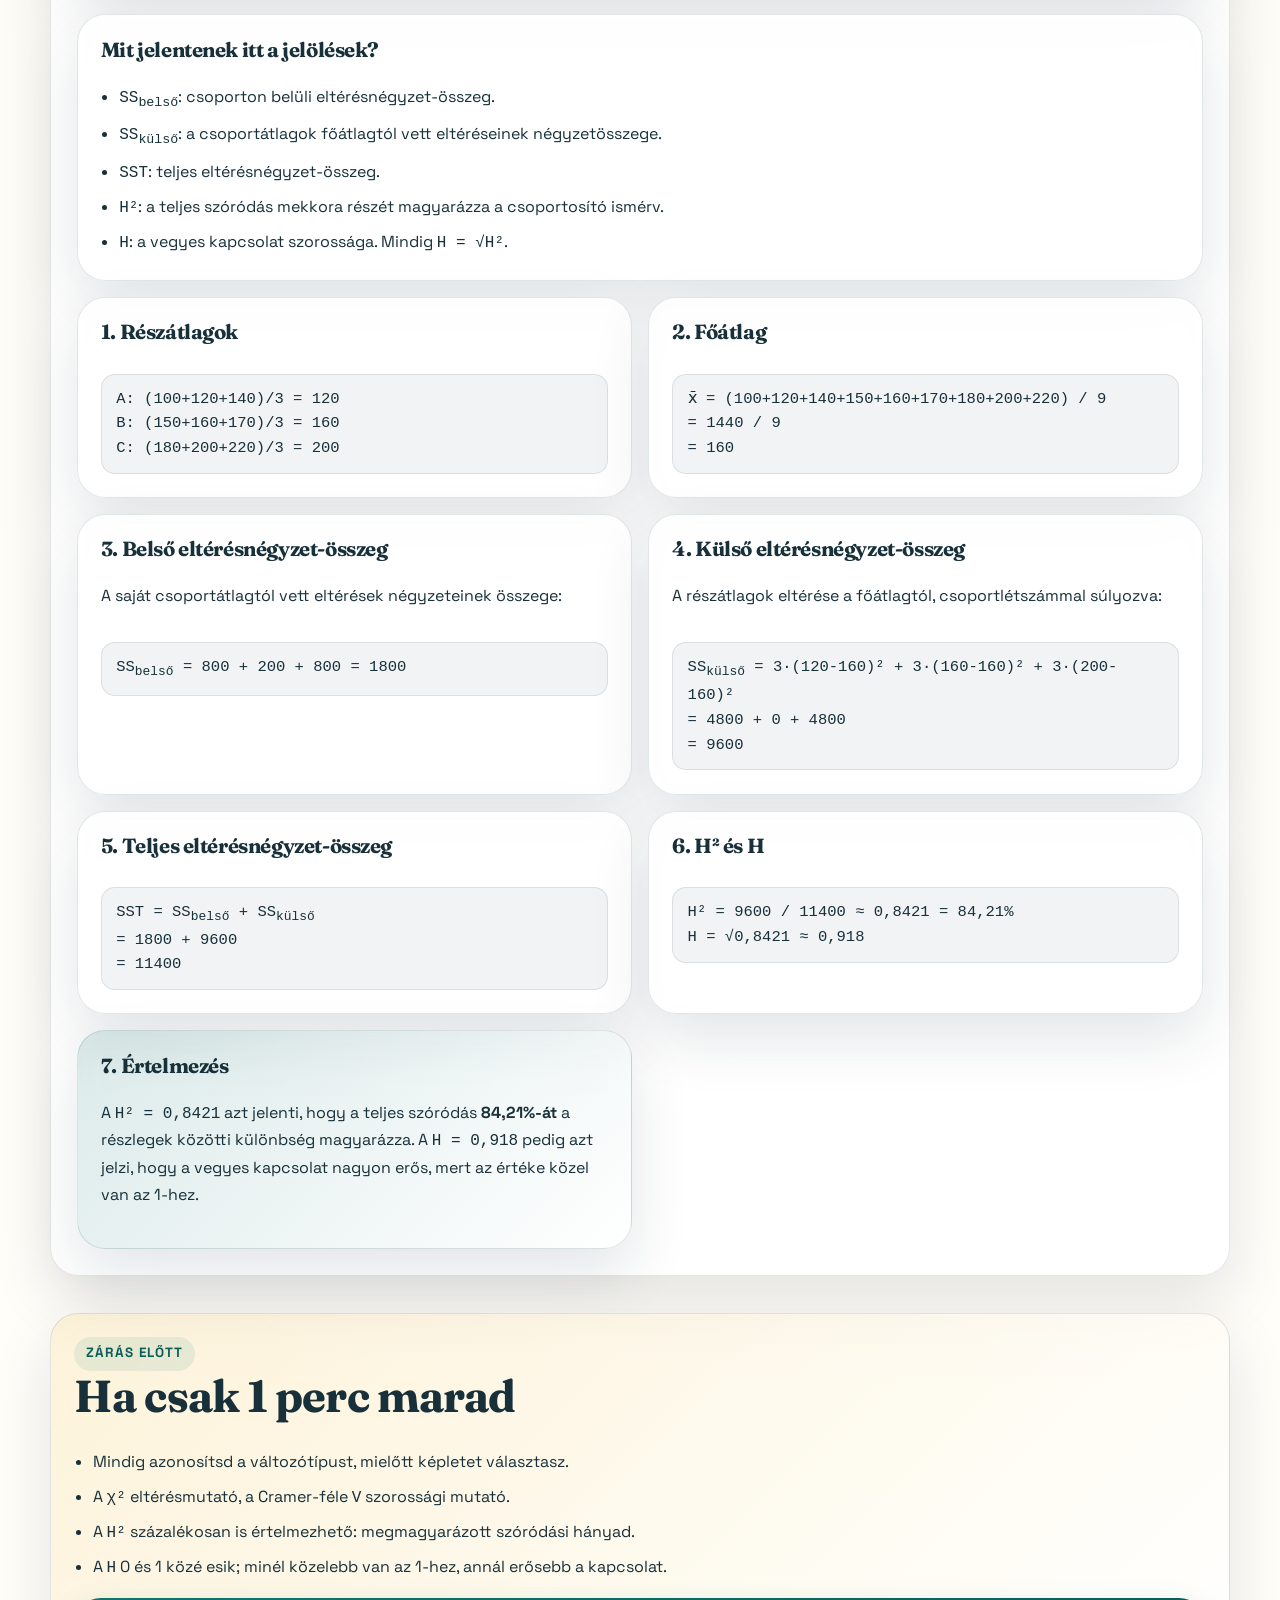
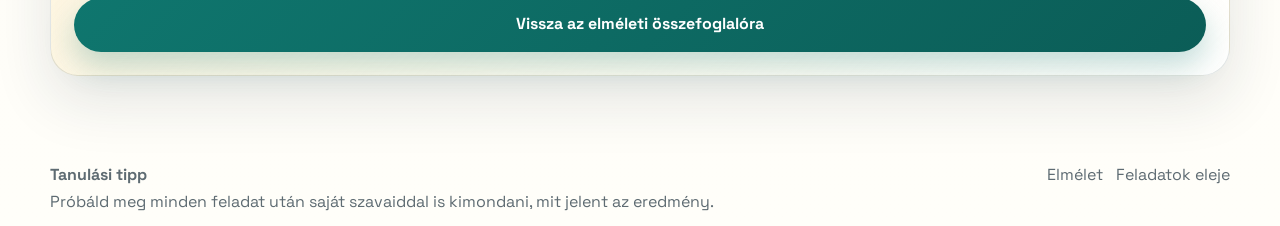
==== commit 6d2957f1: "Improve notation explanations and layout" ====
--- a/szamolasok.html
+++ b/szamolasok.html
@@ -20,6 +20,7 @@
     <button class="nav-toggle" type="button" aria-expanded="false" aria-controls="main-nav">Menü</button>
     <nav id="main-nav" class="main-nav" aria-label="Fő navigáció">
       <a href="index.html">Elmélet</a>
+      <a href="#jelolesek-szamolas">Jelölések</a>
       <a href="#feladat1">Feladat 1</a>
       <a href="#feladat4">Feladat 4</a>
       <a href="#feladat5">Feladat 5</a>
@@ -34,41 +35,120 @@
         <h1>Számolások, lépésről lépésre</h1>
         <p class="lead">
           Minden feladatnál külön bontva látod a logikát, a képletet, a behelyettesítést, az eredményt és azt is,
-          hogy <strong>mit jelent magyarul</strong> a kapott szám. Ez a rész direkt úgy készült, hogy vizsga előtt végig lehessen pörgetni.
+          hogy mit jelent magyarul a kapott szám. A jelölésekhez itt is külön segítséget kapsz, hogy ne a betűkön akadjon el a megértés.
         </p>
       </div>
       <aside class="hero-panel">
         <h2>Hogyan használd?</h2>
         <ul class="bullet-list">
-          <li>Először próbáld meg fejben eldönteni, milyen típusú feladat.</li>
-          <li>Csak utána nézd meg a képletet.</li>
-          <li>A végén mindig olvasd el az értelmezést is.</li>
+          <li>Először döntsd el, milyen típusú feladatot látsz.</li>
+          <li>Utána nézd meg, hogy az adott képletben a betűk mire utalnak.</li>
+          <li>A végén mindig olvasd el az értelmezést is, mert vizsgán ezt kérik vissza leggyakrabban.</li>
         </ul>
       </aside>
     </section>
 
-    <section class="formula-board">
+    <section id="jelolesek-szamolas" class="formula-board section-card">
+      <div class="section-heading">
+        <span class="eyebrow">Jelölések a számolásokhoz</span>
+        <h2>Amit érdemes minden feladat előtt tisztázni</h2>
+      </div>
+
+      <div class="card-grid two">
+        <article class="concept-card">
+          <h3>Leíró statisztika jelölései</h3>
+          <div class="symbol-table">
+            <div class="symbol-row">
+              <code>x<sub>i</sub></code>
+              <p>Az i-edik adat. Ha több szám van felsorolva, ezek az egyedi megfigyelések.</p>
+            </div>
+            <div class="symbol-row">
+              <code>x̄</code>
+              <p>Átlag. Úgy olvasd: „x vonal”.</p>
+            </div>
+            <div class="symbol-row">
+              <code>Me</code>
+              <p>Medián, a rendezett adatsor közepe.</p>
+            </div>
+            <div class="symbol-row">
+              <code>Mo</code>
+              <p>Módusz, a leggyakoribb érték.</p>
+            </div>
+            <div class="symbol-row">
+              <code>σ²</code>
+              <p>Variancia, vagyis a négyzetes szóródás.</p>
+            </div>
+            <div class="symbol-row">
+              <code>σ</code>
+              <p>Szórás, a variancia négyzetgyöke.</p>
+            </div>
+            <div class="symbol-row">
+              <code>V</code>
+              <p>Relatív szórás: a szórás az átlag hány százaléka.</p>
+            </div>
+          </div>
+        </article>
+
+        <article class="concept-card">
+          <h3>Kapcsolatvizsgálati jelölések</h3>
+          <div class="symbol-table">
+            <div class="symbol-row">
+              <code>f<sub>ij</sub></code>
+              <p>A tényleges gyakoriság az i. sor, j. oszlop cellában.</p>
+            </div>
+            <div class="symbol-row">
+              <code>f*<sub>ij</sub></code>
+              <p>A várt gyakoriság ugyanott, ha a változók függetlenek lennének.</p>
+            </div>
+            <div class="symbol-row">
+              <code>χ²</code>
+              <p>Khi-négyzet. Az eltérés mértéke a várt és tényleges gyakoriság között.</p>
+            </div>
+            <div class="symbol-row">
+              <code>V</code>
+              <p>Cramer-féle V. Asszociációs kapcsolat szorossága 0 és 1 között.</p>
+            </div>
+            <div class="symbol-row">
+              <code>H²</code>
+              <p>A megmagyarázott szóródási hányad. Százalékosan is értelmezhető.</p>
+            </div>
+            <div class="symbol-row">
+              <code>H</code>
+              <p>A vegyes kapcsolat szorossági mutatója, <code>H = √H²</code>.</p>
+            </div>
+          </div>
+        </article>
+      </div>
+    </section>
+
+    <section class="formula-board section-card">
       <div class="section-heading">
         <span class="eyebrow">Mini képletlap</span>
-        <h2>Amit érdemes a feladatok előtt fejben tartani</h2>
+        <h2>A legfontosabb képletek röviden</h2>
       </div>
       <div class="formula-rack">
         <article class="formula-card">
           <h3>Középértékek</h3>
-          <code>x̄ = Σxᵢ / N, &nbsp; Me = középső rangsorelem, &nbsp; Mo = leggyakoribb érték</code>
+          <code class="formula-code">x̄ = Σx<sub>i</sub> / N
+Me = középső rangsorelem
+Mo = leggyakoribb érték</code>
         </article>
         <article class="formula-card">
-          <h3>Szórás</h3>
-          <code>σ² = Σ(xᵢ - x̄)² / N, &nbsp; σ = √σ², &nbsp; V = σ / x̄ · 100%</code>
+          <h3>Szóródás</h3>
+          <code class="formula-code">σ² = Σ(x<sub>i</sub> - x̄)² / N
+σ = √σ²
+V = σ / x̄ · 100%</code>
         </article>
         <article class="formula-card">
           <h3>Kapcsolatvizsgálat</h3>
-          <code>χ² = Σ(f - f*)² / f*, &nbsp; V = √(χ² / (N · min(r-1,c-1))), &nbsp; H² = σ²külső / σ²teljes</code>
-        </article>
-      </div>
-    </section>
-
-    <section id="feladat1" class="problem-section">
+          <code class="formula-code">χ² = Σ(f - f*)² / f*
+V = √(χ² / (N · min(r-1, c-1)))
+H² = σ²<sub>külső</sub> / σ²<sub>teljes</sub></code>
+        </article>
+      </div>
+    </section>
+
+    <section id="feladat1" class="problem-section section-card">
       <div class="problem-header">
         <span class="problem-tag">Feladat 1</span>
         <h2>Középértékek és outlier hatása</h2>
@@ -76,11 +156,19 @@
       </div>
 
       <div class="step-grid">
+        <article class="step-card full">
+          <h3>Milyen jelölések jönnek itt elő?</h3>
+          <ul class="bullet-list">
+            <li><code>x̄</code>: számtani átlag.</li>
+            <li><code>Me</code>: medián.</li>
+            <li><code>Mo</code>: módusz.</li>
+            <li>Az <code>48</code> itt kiugró érték, vagyis outlier.</li>
+          </ul>
+        </article>
         <article class="step-card">
           <h3>1. Mit kell észrevenni?</h3>
           <p>
-            A <code>48</code> nagyon kilóg a többi érték közül. Ez tipikus <strong>outlier</strong>, ezért érdemes
-            egyszerre megnézni az átlagot, a mediánt és a móduszt.
+            A <code>48</code> nagyon kilóg a többi érték közül. Ezért érdemes egyszerre megnézni az átlagot, a mediánt és a móduszt.
           </p>
         </article>
         <article class="step-card">
@@ -89,30 +177,32 @@
         </article>
         <article class="step-card">
           <h3>3. Számtani átlag</h3>
-          <code>x̄ = (12 + 13 + 13 + 14 + 48) / 5 = 100 / 5 = 20</code>
+          <code class="formula-code">x̄ = (12 + 13 + 13 + 14 + 48) / 5
+= 100 / 5
+= 20</code>
           <p>Az átlag <strong>20 óra</strong>.</p>
         </article>
         <article class="step-card">
           <h3>4. Medián</h3>
           <p>Öt adat van, ezért a középső, vagyis a 3. értéket keressük.</p>
-          <code>Me = 13</code>
+          <code class="formula-code">Me = 13</code>
         </article>
         <article class="step-card">
           <h3>5. Módusz</h3>
           <p>A leggyakoribb érték a <code>13</code>, mert ez fordul elő kétszer.</p>
-          <code>Mo = 13</code>
+          <code class="formula-code">Mo = 13</code>
         </article>
         <article class="step-card emphasis">
           <h3>6. Értelmezés</h3>
           <p>
-            A hallgatók „tipikus” tanulási ideje inkább <strong>13 óra</strong>, nem 20. Az átlagot a 48 órás kiugró érték felfelé húzta.
-            Ezért ferde vagy outlieres eloszlásnál a medián gyakran jobb összefoglaló mutató.
-          </p>
-        </article>
-      </div>
-    </section>
-
-    <section id="feladat2" class="problem-section">
+            A hallgatók tipikus tanulási ideje inkább <strong>13 óra</strong>, nem 20. Az átlagot a 48 órás kiugró érték felfelé húzta,
+            ezért outlieres eloszlásnál a medián sokszor jobb összefoglaló mutató.
+          </p>
+        </article>
+      </div>
+    </section>
+
+    <section id="feladat2" class="problem-section section-card">
       <div class="problem-header">
         <span class="problem-tag">Feladat 2</span>
         <h2>Harmonikus átlag: átlagsebesség</h2>
@@ -120,34 +210,40 @@
       </div>
 
       <div class="step-grid">
+        <article class="step-card full">
+          <h3>Mit jelöl itt az <code>X<sub>h</sub></code>?</h3>
+          <p>
+            Az <code>X<sub>h</sub></code> a harmonikus átlag. Akkor használjuk, amikor azonos távolságokra jutó sebességeket,
+            vagy általánosabban aránytípusú mutatókat átlagolunk.
+          </p>
+        </article>
         <article class="step-card">
           <h3>1. Miért nem számtani átlag?</h3>
           <p>
-            Mert itt <strong>azonos távolságokra jutó sebességeket</strong> átlagolunk. Ilyenkor a harmonikus átlag a jó eszköz.
+            Mert itt azonos távolságokra jutó sebességeket átlagolunk. A lassabb szakaszon több idő telik el, ezt a harmonikus átlag kezeli helyesen.
           </p>
         </article>
         <article class="step-card">
           <h3>2. Képlet két értékre</h3>
-          <code>Xh = 2 / (1/8 + 1/32)</code>
+          <code class="formula-code">X<sub>h</sub> = 2 / (1/8 + 1/32)</code>
         </article>
         <article class="step-card">
           <h3>3. Számolás</h3>
-          <code>1/8 = 0,125</code><br>
-          <code>1/32 = 0,03125</code><br>
-          <code>0,125 + 0,03125 = 0,15625</code><br>
-          <code>2 / 0,15625 = 12,8</code>
+          <code class="formula-code">1/8 = 0,125
+1/32 = 0,03125
+0,125 + 0,03125 = 0,15625
+2 / 0,15625 = 12,8</code>
         </article>
         <article class="step-card emphasis">
           <h3>4. Értelmezés</h3>
           <p>
             Az átlagsebesség <strong>12,8 km/h</strong>. Azért nem 20, mert a lassabb szakaszon sokkal több időt töltött a biciklis.
-            Ez a harmonikus átlag lényege: az időhatást jól veszi figyelembe.
-          </p>
-        </article>
-      </div>
-    </section>
-
-    <section id="feladat3" class="problem-section">
+          </p>
+        </article>
+      </div>
+    </section>
+
+    <section id="feladat3" class="problem-section section-card">
       <div class="problem-header">
         <span class="problem-tag">Feladat 3</span>
         <h2>Mértani átlag: átlagos növekedési ütem</h2>
@@ -155,33 +251,38 @@
       </div>
 
       <div class="step-grid">
-        <article class="step-card">
-          <h3>1. Miért mértani átlag?</h3>
-          <p>
-            Növekedési ütemeknél nem összeadjuk, hanem <strong>egymásra építjük</strong> a változásokat, ezért a szorzat logikája kell.
-          </p>
-        </article>
-        <article class="step-card">
-          <h3>2. Szorzattényezők</h3>
-          <p>A százalékokat először átváltjuk szorzótényezőre:</p>
-          <code>1,08; 1,12; 0,96</code>
-        </article>
-        <article class="step-card">
-          <h3>3. Képlet és számolás</h3>
-          <code>Xg = (1,08 · 1,12 · 0,96)^(1/3)</code><br>
-          <code>Xg = (1,161216)^(1/3) ≈ 1,0511</code>
+        <article class="step-card full">
+          <h3>Mit jelöl itt az <code>X<sub>g</sub></code>?</h3>
+          <p>
+            Az <code>X<sub>g</sub></code> a mértani átlag. Növekedési ütemeknél azért kell, mert az éves változások egymásra épülnek,
+            tehát szorzódnak, nem egyszerűen összeadódnak.
+          </p>
+        </article>
+        <article class="step-card">
+          <h3>1. Szorzattényezők</h3>
+          <p>A százalékokat először szorzótényezővé alakítjuk:</p>
+          <code class="formula-code">1,08; 1,12; 0,96</code>
+        </article>
+        <article class="step-card">
+          <h3>2. Képlet</h3>
+          <code class="formula-code">X<sub>g</sub> = (1,08 · 1,12 · 0,96)<sup>1/3</sup></code>
+        </article>
+        <article class="step-card">
+          <h3>3. Számolás</h3>
+          <code class="formula-code">1,08 · 1,12 · 0,96 = 1,161216
+X<sub>g</sub> = 1,161216<sup>1/3</sup> ≈ 1,0511</code>
         </article>
         <article class="step-card emphasis">
           <h3>4. Értelmezés</h3>
           <p>
-            Az átlagos éves változás <strong>kb. +5,11%</strong>. Nem egyszerűen a három százalék számtani átlaga kell,
-            mert az nem venné figyelembe a láncolódó hatást.
-          </p>
-        </article>
-      </div>
-    </section>
-
-    <section id="feladat4" class="problem-section">
+            Az átlagos éves változás <strong>kb. +5,11%</strong>. Ez nem ugyanaz, mint a három százalék számtani átlaga,
+            mert itt a változások láncolódnak.
+          </p>
+        </article>
+      </div>
+    </section>
+
+    <section id="feladat4" class="problem-section section-card">
       <div class="problem-header">
         <span class="problem-tag">Feladat 4</span>
         <h2>Szórás és relatív szórás</h2>
@@ -189,43 +290,63 @@
       </div>
 
       <div class="step-grid">
+        <article class="step-card full">
+          <h3>Mit jelentenek itt a jelölések?</h3>
+          <ul class="bullet-list">
+            <li><code>x̄</code>: átlagpontszám.</li>
+            <li><code>σ²</code>: variancia, az eltérések négyzetes átlaga.</li>
+            <li><code>σ</code>: szórás, vagyis a variancia gyöke.</li>
+            <li><code>V</code>: relatív szórás, a szórás az átlag hány százaléka.</li>
+          </ul>
+        </article>
         <article class="step-card">
           <h3>1. Átlag</h3>
-          <code>x̄ = (6 + 8 + 10 + 12 + 14) / 5 = 50 / 5 = 10</code>
+          <code class="formula-code">x̄ = (6 + 8 + 10 + 12 + 14) / 5
+= 50 / 5
+= 10</code>
         </article>
         <article class="step-card">
           <h3>2. Eltérések az átlagtól</h3>
-          <code>-4, -2, 0, 2, 4</code>
-          <p>Ezek mutatják, ki mennyivel tér el a középtől.</p>
+          <code class="formula-code">6 - 10 = -4
+8 - 10 = -2
+10 - 10 = 0
+12 - 10 = 2
+14 - 10 = 4</code>
         </article>
         <article class="step-card">
           <h3>3. Négyzetre emelés</h3>
-          <code>16, 4, 0, 4, 16</code>
-          <p>Azért négyzetre emelünk, hogy a negatív és pozitív eltérések ne oltsák ki egymást.</p>
+          <code class="formula-code">(-4)² = 16
+(-2)² = 4
+0² = 0
+2² = 4
+4² = 16</code>
         </article>
         <article class="step-card">
           <h3>4. Variancia</h3>
-          <code>σ² = (16 + 4 + 0 + 4 + 16) / 5 = 40 / 5 = 8</code>
+          <code class="formula-code">σ² = (16 + 4 + 0 + 4 + 16) / 5
+= 40 / 5
+= 8</code>
         </article>
         <article class="step-card">
           <h3>5. Szórás</h3>
-          <code>σ = √8 ≈ 2,83</code>
+          <code class="formula-code">σ = √8 ≈ 2,83</code>
         </article>
         <article class="step-card">
           <h3>6. Relatív szórás</h3>
-          <code>V = 2,83 / 10 · 100% ≈ 28,3%</code>
+          <code class="formula-code">V = 2,83 / 10 · 100%
+≈ 28,3%</code>
         </article>
         <article class="step-card emphasis">
           <h3>7. Értelmezés</h3>
           <p>
-            A pontszámok átlagosan <strong>2,83 ponttal</strong> térnek el az átlagtól. A relatív szórás szerint ez
-            az átlag kb. <strong>28,3%-a</strong>, tehát a sokaság közepesen szórt.
-          </p>
-        </article>
-      </div>
-    </section>
-
-    <section id="feladat5" class="problem-section">
+            A pontszámok átlagosan <strong>2,83 ponttal</strong> térnek el az átlagtól. A <code>V ≈ 28,3%</code> azt jelenti,
+            hogy a szórás az átlag 28,3%-a, tehát a sokaság közepesen szórt.
+          </p>
+        </article>
+      </div>
+    </section>
+
+    <section id="feladat5" class="problem-section section-card">
       <div class="problem-header">
         <span class="problem-tag">Feladat 5</span>
         <h2>Asszociáció: kereszttábla, khi-négyzet, Cramer-féle V</h2>
@@ -266,6 +387,17 @@
       </div>
 
       <div class="step-grid">
+        <article class="step-card full">
+          <h3>Mit jelentenek itt a betűk?</h3>
+          <ul class="bullet-list">
+            <li><code>f<sub>ij</sub></code>: tényleges cellagyakoriság.</li>
+            <li><code>f*<sub>ij</sub></code>: várt cellagyakoriság függetlenség esetén.</li>
+            <li><code>N = 100</code>: teljes elemszám.</li>
+            <li><code>r = 2</code>, <code>c = 2</code>: 2 sor és 2 oszlop.</li>
+            <li><code>χ²</code>: eltérésmutató.</li>
+            <li><code>V</code>: Cramer-féle V, a kapcsolat szorossága 0 és 1 között.</li>
+          </ul>
+        </article>
         <article class="step-card">
           <h3>1. Feltételes arányok</h3>
           <p>Csoportos tanulásnál az átmenési arány: <code>36 / 50 = 72%</code></p>
@@ -275,30 +407,33 @@
         <article class="step-card">
           <h3>2. Várt gyakoriságok függetlenség esetén</h3>
           <p>Például a csoportos-átment cellára:</p>
-          <code>f* = (50 · 60) / 100 = 30</code>
+          <code class="formula-code">f* = (50 · 60) / 100 = 30</code>
           <p>Ugyanígy kapjuk a többi várt értéket: <code>30, 20, 30, 20</code>.</p>
         </article>
         <article class="step-card">
           <h3>3. Khi-négyzet számítása</h3>
-          <code>χ² = (36-30)²/30 + (14-20)²/20 + (24-30)²/30 + (26-20)²/20</code><br>
-          <code>χ² = 1,2 + 1,8 + 1,2 + 1,8 = 6,0</code>
+          <code class="formula-code">χ² = (36-30)²/30 + (14-20)²/20 + (24-30)²/30 + (26-20)²/20
+= 1,2 + 1,8 + 1,2 + 1,8
+= 6,0</code>
         </article>
         <article class="step-card">
           <h3>4. Cramer-féle V</h3>
-          <code>V = √(6 / (100 · min(2-1, 2-1)))</code><br>
-          <code>V = √0,06 ≈ 0,245</code>
+          <code class="formula-code">V = √(6 / (100 · min(2-1, 2-1)))
+= √0,06
+≈ 0,245</code>
         </article>
         <article class="step-card emphasis">
           <h3>5. Értelmezés</h3>
           <p>
             Van kapcsolat a tanulási forma és a vizsgaeredmény között, mert a tényleges és várt gyakoriságok eltérnek.
-            A <code>V ≈ 0,245</code> alapján ez inkább <strong>gyenge-közepes erősségű kapcsolat</strong>, nem extrém erős.
-          </p>
-        </article>
-      </div>
-    </section>
-
-    <section id="feladat6" class="problem-section">
+            A <code>V ≈ 0,245</code> alapján ez inkább gyenge-közepes erősségű kapcsolat. Itt a <code>V</code> nem százalék,
+            hanem 0 és 1 közé eső szorossági mutató.
+          </p>
+        </article>
+      </div>
+    </section>
+
+    <section id="feladat6" class="problem-section section-card">
       <div class="problem-header">
         <span class="problem-tag">Feladat 6</span>
         <h2>Vegyes kapcsolat: szórásnégyzet-felbontás, H² és H</h2>
@@ -335,42 +470,56 @@
       </div>
 
       <div class="step-grid">
+        <article class="step-card full">
+          <h3>Mit jelentenek itt a jelölések?</h3>
+          <ul class="bullet-list">
+            <li><code>SS<sub>belső</sub></code>: csoporton belüli eltérésnégyzet-összeg.</li>
+            <li><code>SS<sub>külső</sub></code>: a csoportátlagok főátlagtól vett eltéréseinek négyzetösszege.</li>
+            <li><code>SST</code>: teljes eltérésnégyzet-összeg.</li>
+            <li><code>H²</code>: a teljes szóródás mekkora részét magyarázza a csoportosító ismérv.</li>
+            <li><code>H</code>: a vegyes kapcsolat szorossága. Mindig <code>H = √H²</code>.</li>
+          </ul>
+        </article>
         <article class="step-card">
           <h3>1. Részátlagok</h3>
-          <code>A: (100+120+140)/3 = 120</code><br>
-          <code>B: (150+160+170)/3 = 160</code><br>
-          <code>C: (180+200+220)/3 = 200</code>
+          <code class="formula-code">A: (100+120+140)/3 = 120
+B: (150+160+170)/3 = 160
+C: (180+200+220)/3 = 200</code>
         </article>
         <article class="step-card">
           <h3>2. Főátlag</h3>
-          <code>x̄ = (100+120+140+150+160+170+180+200+220) / 9</code><br>
-          <code>x̄ = 1440 / 9 = 160</code>
+          <code class="formula-code">x̄ = (100+120+140+150+160+170+180+200+220) / 9
+= 1440 / 9
+= 160</code>
         </article>
         <article class="step-card">
           <h3>3. Belső eltérésnégyzet-összeg</h3>
           <p>A saját csoportátlagtól vett eltérések négyzeteinek összege:</p>
-          <code>SSBelső = 800 + 200 + 800 = 1800</code>
+          <code class="formula-code">SS<sub>belső</sub> = 800 + 200 + 800 = 1800</code>
         </article>
         <article class="step-card">
           <h3>4. Külső eltérésnégyzet-összeg</h3>
           <p>A részátlagok eltérése a főátlagtól, csoportlétszámmal súlyozva:</p>
-          <code>SSKülső = 3·(120-160)² + 3·(160-160)² + 3·(200-160)²</code><br>
-          <code>SSKülső = 4800 + 0 + 4800 = 9600</code>
+          <code class="formula-code">SS<sub>külső</sub> = 3·(120-160)² + 3·(160-160)² + 3·(200-160)²
+= 4800 + 0 + 4800
+= 9600</code>
         </article>
         <article class="step-card">
           <h3>5. Teljes eltérésnégyzet-összeg</h3>
-          <code>SST = SSBelső + SSKülső = 1800 + 9600 = 11400</code>
+          <code class="formula-code">SST = SS<sub>belső</sub> + SS<sub>külső</sub>
+= 1800 + 9600
+= 11400</code>
         </article>
         <article class="step-card">
           <h3>6. H² és H</h3>
-          <code>H² = 9600 / 11400 ≈ 0,8421 = 84,21%</code><br>
-          <code>H = √0,8421 ≈ 0,918</code>
+          <code class="formula-code">H² = 9600 / 11400 ≈ 0,8421 = 84,21%
+H = √0,8421 ≈ 0,918</code>
         </article>
         <article class="step-card emphasis">
           <h3>7. Értelmezés</h3>
           <p>
-            A teljes szóródás kb. <strong>84,2%-át</strong> a részlegek közötti különbség magyarázza.
-            Ez nagyon erős vegyes kapcsolatot jelez, mert a csoportok átlagai erősen elkülönülnek egymástól.
+            A <code>H² = 0,8421</code> azt jelenti, hogy a teljes szóródás <strong>84,21%-át</strong> a részlegek közötti különbség magyarázza.
+            A <code>H = 0,918</code> pedig azt jelzi, hogy a vegyes kapcsolat nagyon erős, mert az értéke közel van az 1-hez.
           </p>
         </article>
       </div>
@@ -383,9 +532,9 @@
       </div>
       <ul class="bullet-list">
         <li>Mindig azonosítsd a változótípust, mielőtt képletet választasz.</li>
-        <li>Az outlier leggyakrabban az átlagot és a szórást torzítja.</li>
-        <li>A khi-négyzet eltérésmutató, a Cramer-féle V szorossági mutató.</li>
-        <li>A H² százalékosan is értelmezhető: megmagyarázott szóródási hányad.</li>
+        <li>A <code>χ²</code> eltérésmutató, a Cramer-féle <code>V</code> szorossági mutató.</li>
+        <li>A <code>H²</code> százalékosan is értelmezhető: megmagyarázott szóródási hányad.</li>
+        <li>A <code>H</code> 0 és 1 közé esik; minél közelebb van az 1-hez, annál erősebb a kapcsolat.</li>
       </ul>
       <a class="button primary" href="index.html">Vissza az elméleti összefoglalóra</a>
     </section>
--- a/styles.css
+++ b/styles.css
@@ -1,11 +1,12 @@
 :root {
   --bg: #fff8ef;
   --bg-alt: #fffdf8;
-  --surface: rgba(255, 255, 255, 0.86);
-  --surface-strong: rgba(255, 255, 255, 0.95);
+  --surface: rgba(255, 255, 255, 0.9);
+  --surface-strong: rgba(255, 255, 255, 0.96);
   --ink: #17303a;
   --muted: #5e6b72;
   --line: rgba(23, 48, 58, 0.12);
+  --line-strong: rgba(23, 48, 58, 0.18);
   --accent: #0f766e;
   --accent-soft: rgba(15, 118, 110, 0.12);
   --accent-strong: #0b5d57;
@@ -33,7 +34,7 @@
   margin: 0;
   color: var(--ink);
   font-family: "Space Grotesk", sans-serif;
-  line-height: 1.65;
+  line-height: 1.68;
   background:
     radial-gradient(circle at top left, rgba(249, 115, 22, 0.18), transparent 28%),
     radial-gradient(circle at top right, rgba(15, 118, 110, 0.18), transparent 30%),
@@ -78,7 +79,7 @@
   align-items: center;
   justify-content: space-between;
   gap: 1rem;
-  background: rgba(255, 255, 255, 0.72);
+  background: rgba(255, 255, 255, 0.74);
   border: 1px solid rgba(255, 255, 255, 0.75);
   border-radius: 999px;
   backdrop-filter: blur(14px);
@@ -109,7 +110,8 @@
 .main-nav {
   display: flex;
   align-items: center;
-  gap: 1rem;
+  gap: 0.6rem;
+  flex-wrap: wrap;
 }
 
 .main-nav a {
@@ -147,7 +149,7 @@
   display: grid;
   grid-template-columns: 1.35fr 0.95fr;
   gap: 1.5rem;
-  padding: 4rem 0 2.8rem;
+  padding: 4rem 0 2.2rem;
   align-items: start;
 }
 
@@ -166,12 +168,27 @@
 .exam-box,
 .table-card,
 .step-card,
-.note-card {
+.note-card,
+.section-card {
   background: var(--surface);
   border: 1px solid var(--line);
   border-radius: var(--radius-lg);
   box-shadow: var(--shadow);
   backdrop-filter: blur(12px);
+}
+
+.hero-copy,
+.hero-panel,
+.info-card,
+.concept-card,
+.formula-card,
+.mini-summary,
+.table-card,
+.step-card,
+.exam-box,
+.diagram-card,
+.section-card {
+  padding: 1.45rem;
 }
 
 .hero-copy {
@@ -211,11 +228,11 @@
 }
 
 h2 {
-  font-size: clamp(1.75rem, 4vw, 2.85rem);
+  font-size: clamp(1.8rem, 4vw, 2.8rem);
 }
 
 h3 {
-  font-size: 1.32rem;
+  font-size: 1.28rem;
 }
 
 p {
@@ -223,9 +240,21 @@
 }
 
 .lead {
-  max-width: 62ch;
+  max-width: 66ch;
   font-size: 1.05rem;
   color: var(--muted);
+}
+
+.hero-copy > p,
+.hero-panel > p,
+.section-heading > p,
+.info-card > p,
+.concept-card > p,
+.diagram-copy > p,
+.mini-summary > p,
+.step-card > p,
+.note-card > p {
+  max-width: 66ch;
 }
 
 .hero-actions,
@@ -268,16 +297,22 @@
   background: linear-gradient(135deg, rgba(245, 196, 81, 0.22), rgba(249, 115, 22, 0.12));
 }
 
-.section-heading {
-  margin-bottom: 1.4rem;
-}
-
 .overview,
 .topic-section,
 .formula-board,
 .problem-section,
 .exam-box {
   margin-top: 2rem;
+  scroll-margin-top: 7rem;
+}
+
+.section-card,
+.topic-section {
+  padding: 1.6rem;
+}
+
+.section-heading {
+  margin-bottom: 1.4rem;
 }
 
 .week-strip {
@@ -291,7 +326,7 @@
   padding: 1.2rem;
   display: flex;
   gap: 1rem;
-  align-items: center;
+  align-items: flex-start;
 }
 
 .week-number {
@@ -323,11 +358,10 @@
 .concept-card,
 .formula-card,
 .mini-summary,
-.table-card,
-.step-card,
-.exam-box,
-.diagram-card {
-  padding: 1.35rem;
+.step-card {
+  display: flex;
+  flex-direction: column;
+  gap: 0.55rem;
 }
 
 .info-card.accent {
@@ -345,25 +379,87 @@
   margin-top: 1.25rem;
 }
 
-.formula-card code,
-.step-card code,
-.concept-card code {
-  display: inline-block;
-  margin-top: 0.35rem;
-  padding: 0.45rem 0.7rem;
+.formula-code {
+  display: block;
+  margin-top: 0.45rem;
+  padding: 0.75rem 0.9rem;
+  width: 100%;
+  border: 1px solid rgba(23, 48, 58, 0.1);
+  border-radius: 14px;
+  background: rgba(18, 36, 46, 0.05);
+  font-family: ui-monospace, SFMono-Regular, Menlo, Consolas, monospace;
+  font-size: 0.97rem;
+  line-height: 1.6;
+  white-space: pre-wrap;
+  overflow-wrap: anywhere;
+}
+
+code {
+  font-family: ui-monospace, SFMono-Regular, Menlo, Consolas, monospace;
+}
+
+.symbol-table {
+  display: grid;
+  gap: 0;
+}
+
+.symbol-row {
+  display: grid;
+  grid-template-columns: minmax(90px, 130px) 1fr;
+  gap: 0.8rem;
+  align-items: start;
+  padding: 0.8rem 0;
+  border-top: 1px dashed rgba(23, 48, 58, 0.14);
+}
+
+.symbol-row:first-child {
+  padding-top: 0;
+  border-top: 0;
+}
+
+.symbol-row:last-child {
+  padding-bottom: 0;
+}
+
+.symbol-row code {
+  display: inline-flex;
+  align-items: center;
+  justify-content: center;
+  min-height: 2.2rem;
+  padding: 0.45rem 0.65rem;
   border-radius: 12px;
   background: rgba(18, 36, 46, 0.06);
-  font-family: ui-monospace, SFMono-Regular, Menlo, Consolas, monospace;
-  font-size: 0.97rem;
+  border: 1px solid rgba(23, 48, 58, 0.08);
+  font-size: 0.95rem;
+}
+
+.symbol-row p {
+  margin: 0;
+  color: var(--muted);
+}
+
+.symbol-list,
+.bullet-list {
+  margin: 0;
+  padding-left: 1.15rem;
+}
+
+.symbol-list li + li,
+.bullet-list li + li {
+  margin-top: 0.45rem;
 }
 
 .diagram-card {
   margin-top: 1.25rem;
+  display: grid;
+  grid-template-columns: minmax(240px, 320px) 1fr;
+  gap: 1.2rem;
+  align-items: center;
   overflow: hidden;
 }
 
 .diagram-copy {
-  margin-bottom: 1rem;
+  margin-bottom: 0;
 }
 
 .diagram-svg {
@@ -392,18 +488,9 @@
   stroke-width: 4;
 }
 
-.bullet-list {
-  margin: 0;
-  padding-left: 1.15rem;
-}
-
-.bullet-list li + li {
-  margin-top: 0.5rem;
-}
-
 .mini-summary {
   margin-top: 1.25rem;
-  background: linear-gradient(135deg, rgba(15, 118, 110, 0.08), rgba(255, 255, 255, 0.78));
+  background: linear-gradient(135deg, rgba(15, 118, 110, 0.08), rgba(255, 255, 255, 0.8));
 }
 
 .exam-box {
@@ -453,8 +540,12 @@
   min-height: 100%;
 }
 
+.step-card.full {
+  grid-column: 1 / -1;
+}
+
 .step-card.emphasis {
-  background: linear-gradient(135deg, rgba(15, 118, 110, 0.15), rgba(255, 255, 255, 0.86));
+  background: linear-gradient(135deg, rgba(15, 118, 110, 0.15), rgba(255, 255, 255, 0.9));
 }
 
 .table-card {
@@ -472,6 +563,7 @@
   padding: 0.95rem 0.8rem;
   border-bottom: 1px solid var(--line);
   text-align: left;
+  vertical-align: top;
 }
 
 thead th {
@@ -491,7 +583,8 @@
   .card-grid.two,
   .formula-rack,
   .week-strip,
-  .step-grid {
+  .step-grid,
+  .diagram-card {
     grid-template-columns: 1fr;
   }
 
@@ -523,6 +616,10 @@
 
   .site-footer {
     flex-direction: column;
+  }
+
+  .symbol-row {
+    grid-template-columns: 1fr;
   }
 }
 
@@ -542,7 +639,9 @@
   .table-card,
   .diagram-card,
   .exam-box,
-  .mini-summary {
+  .mini-summary,
+  .section-card,
+  .topic-section {
     padding: 1.15rem;
     border-radius: 22px;
   }
